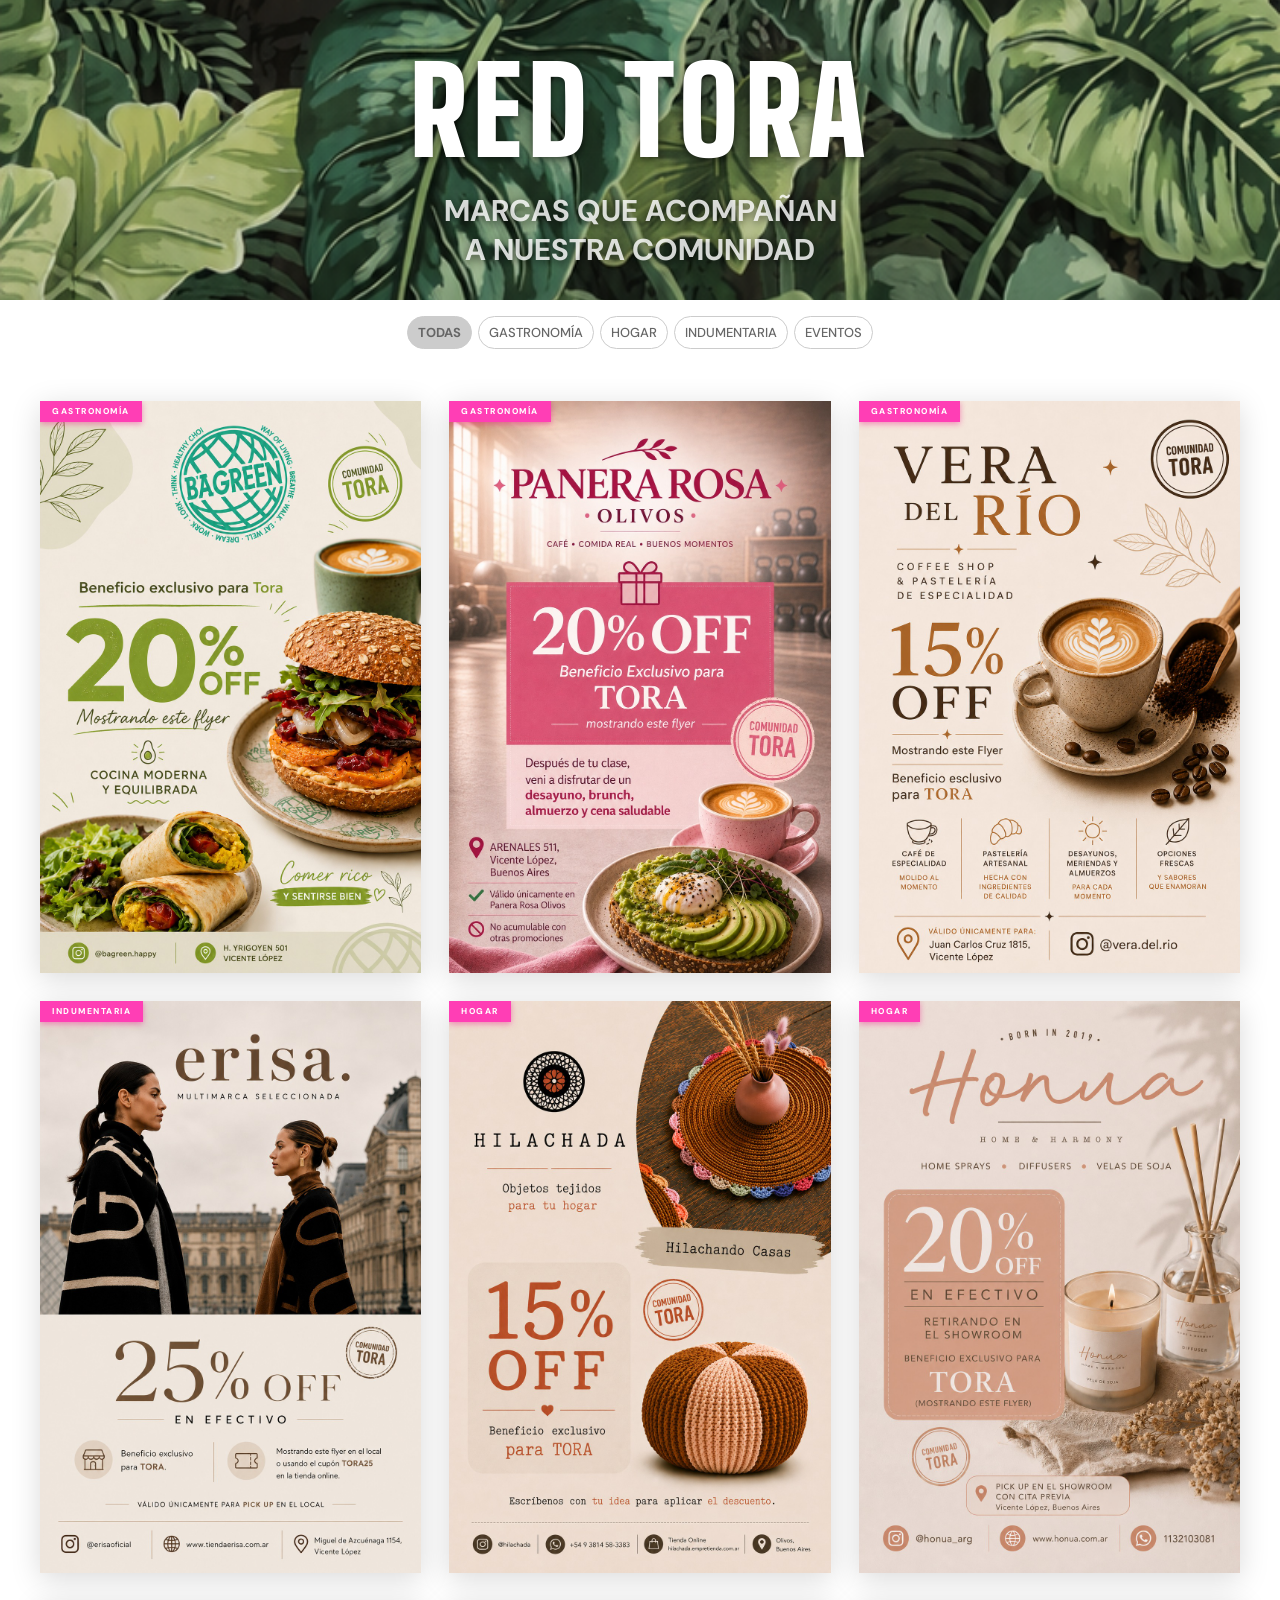
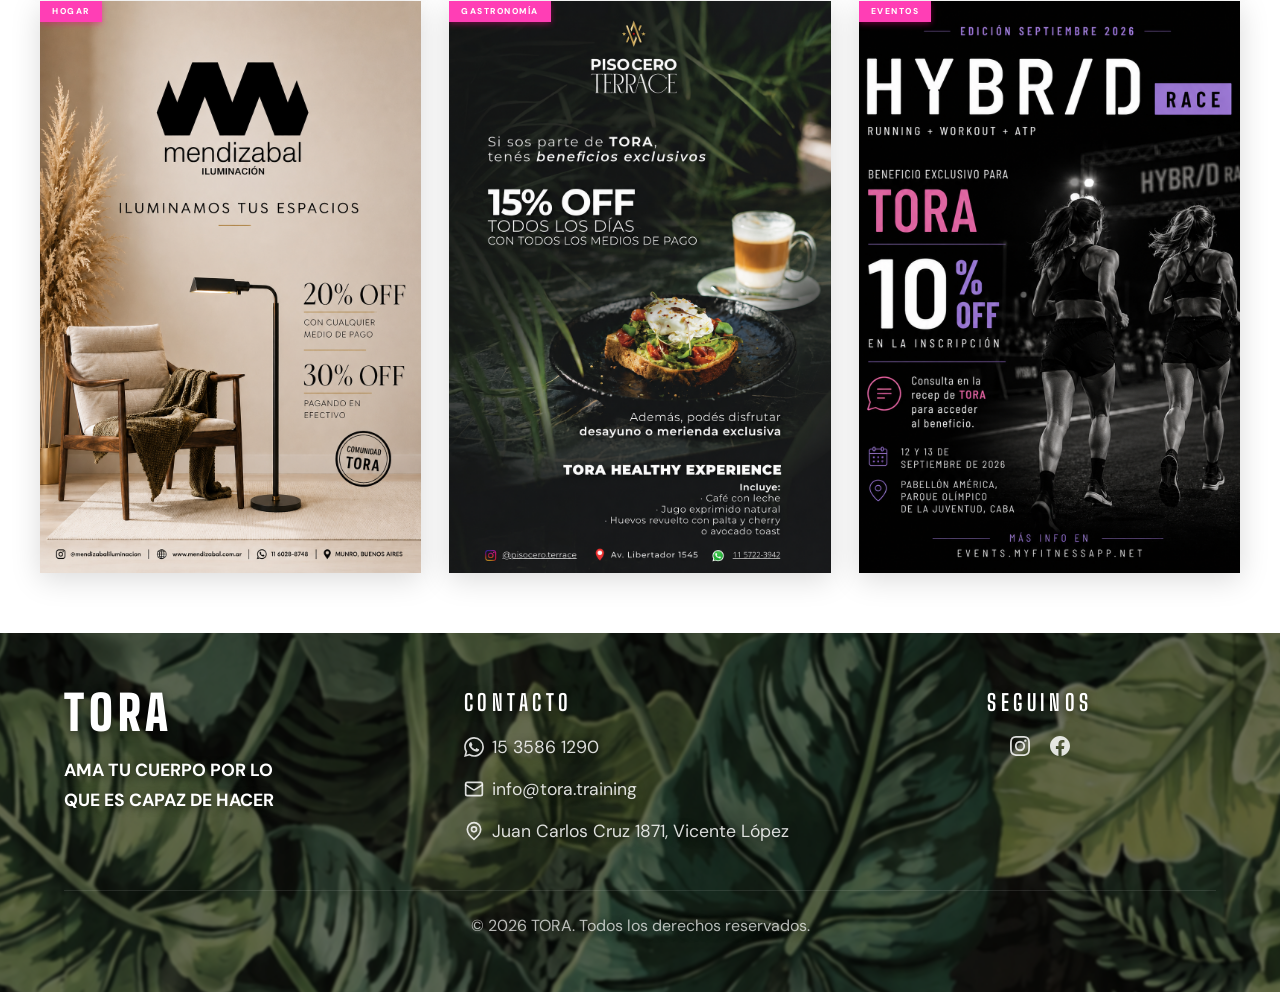
==== beneficios/index.html @ 5f1f585b "feat: agrega categoria eventos y flyer de Hybrid Race a la red de beneficios Co-Authored-By: Claude " ====
<!doctype html>
<html lang="es">
  <head>
    <meta charset="UTF-8" />
    <meta name="viewport" content="width=device-width, initial-scale=1.0" />
    <title>TORA — Red de Beneficios</title>
    <link rel="stylesheet" href="/beneficios/styles.css" />
    <link rel="preconnect" href="https://fonts.googleapis.com" />
    <link rel="preconnect" href="https://fonts.gstatic.com" crossorigin />
    <link
      href="https://fonts.googleapis.com/css2?family=Big+Shoulders+Display:wght@100;400;600;700;800;900&family=DM+Sans:wght@400;500;600;700&display=swap"
      rel="stylesheet"
    />
  </head>
  <body>
    <!-- ══ HERO ══════════════════════════════════════════════ -->
    <section class="hero">
      <div class="hero-content">
        <div class="hero-title">RED TORA</div>
        <div class="hero-tagline">MARCAS QUE ACOMPAÑAN<br>A NUESTRA COMUNIDAD</div>
      </div>
    </section>

    <!-- ══ FILTERS ════════════════════════════════════════════ -->
    <nav class="filters" aria-label="Categorías">
      <button class="filter-btn active" data-filter="todas">Todas</button>
      <button class="filter-btn" data-filter="gastronomia">Gastronomía</button>
      <button class="filter-btn" data-filter="hogar">Hogar</button>
      <button class="filter-btn" data-filter="indumentaria">
        Indumentaria
      </button>
      <button class="filter-btn" data-filter="eventos">Eventos</button>
    </nav>

    <!-- ══ BENEFITS GRID ══════════════════════════════════════ -->
    <section class="benefits-section">
      <div class="benefits-grid" id="grid">
        <!-- ── Card 1: BaGreen ──────────────────────────── -->
        <article class="card" data-category="gastronomia">
          <span class="tora-badge">Gastronomía</span>
          <img src="/assets/bagreen.jpeg" alt="BaGreen — Beneficio TORA" />
        </article>

        <!-- ── Card 2: Panera Rosa ───────────────────────── -->
        <article class="card" data-category="gastronomia">
          <span class="tora-badge">Gastronomía</span>
          <img
            src="/assets/panerarosa.jpeg"
            alt="Panera Rosa — Beneficio TORA"
          />
        </article>

        <!-- ── Card 3: Vera del Río ──────────────────────── -->
        <article class="card" data-category="gastronomia">
          <span class="tora-badge">Gastronomía</span>
          <img
            src="/assets/veradelrio.jpeg"
            alt="Vera del Río — Beneficio TORA"
          />
        </article>

        <!-- ── Card 4: Erisa ─────────────────────────────── -->
        <article class="card" data-category="indumentaria">
          <span class="tora-badge">Indumentaria</span>
          <img src="/assets/erisa.jpeg" alt="Erisa — Beneficio TORA" />
        </article>

        <!-- ── Card 5: Hilachada ─────────────────────────── -->
        <article class="card" data-category="hogar">
          <span class="tora-badge">Hogar</span>
          <img
            src="/assets/hilachada.jpeg"
            alt="Hilachada — Beneficio TORA"
          />
        </article>

        <!-- ── Card 6: Honua ─────────────────────────────── -->
        <article class="card" data-category="hogar">
          <span class="tora-badge">Hogar</span>
          <img src="/assets/honua.jpeg" alt="Honua — Beneficio TORA" />
        </article>

        <!-- ── Card 7: Mendizabal ────────────────────────── -->
        <article class="card" data-category="hogar">
          <span class="tora-badge">Hogar</span>
          <img src="/assets/mendizabal.png" alt="Mendizabal — Beneficio TORA" />
        </article>

        <!-- ── Card 8: Terraza ───────────────────────────── -->
        <article class="card" data-category="gastronomia">
          <span class="tora-badge">Gastronomía</span>
          <img src="/assets/terraza.png" alt="Terraza — Beneficio TORA" />
        </article>

        <!-- ── Card 9: Hybrid Race ───────────────────────── -->
        <article class="card" data-category="eventos">
          <span class="tora-badge">Eventos</span>
          <img src="/assets/hybrid.png" alt="Hybrid Race — Beneficio TORA" />
        </article>
      </div>
    </section>

    <!-- ══ FOOTER ═══════════════════════════════════════════ -->
    <footer class="footer">
      <div class="footer__inner">
        <div class="footer__grid">
          <!-- Marca -->
          <div class="footer__brand">
            <span class="footer__brand-title">TORA</span>
            <p class="footer__brand-tagline">Ama tu cuerpo por lo</p>
            <p class="footer__brand-tagline">que es capaz de hacer</p>
          </div>

          <!-- Contacto -->
          <div class="footer__contact-group">
            <h4 class="footer__section-title">Contacto</h4>
            <div class="footer__contact">
              <a
                href="https://wa.me/5491135861290"
                target="_blank"
                rel="noopener noreferrer"
              >
                <svg
                  xmlns="http://www.w3.org/2000/svg"
                  width="20"
                  height="20"
                  viewBox="0 0 24 24"
                  fill="currentColor"
                  aria-hidden="true"
                >
                  <path
                    d="M17.472 14.382c-.297-.149-1.758-.867-2.03-.967-.273-.099-.471-.148-.67.15-.197.297-.767.966-.94 1.164-.173.199-.347.223-.644.075-.297-.15-1.255-.463-2.39-1.475-.883-.788-1.48-1.761-1.653-2.059-.173-.297-.018-.458.13-.606.134-.133.298-.347.446-.52.149-.174.198-.298.298-.497.099-.198.05-.371-.025-.52-.075-.149-.669-1.612-.916-2.207-.242-.579-.487-.5-.669-.51-.173-.008-.371-.01-.57-.01-.198 0-.52.074-.792.372-.272.297-1.04 1.016-1.04 2.479 0 1.462 1.065 2.875 1.213 3.074.149.198 2.096 3.2 5.077 4.487.709.306 1.262.489 1.694.625.712.227 1.36.195 1.871.118.571-.085 1.758-.719 2.006-1.413.248-.694.248-1.289.173-1.413-.074-.124-.272-.198-.57-.347m-5.421 7.403h-.004a9.87 9.87 0 01-5.031-1.378l-.361-.214-3.741.982.998-3.648-.235-.374a9.86 9.86 0 01-1.51-5.26c.001-5.45 4.436-9.884 9.888-9.884 2.64 0 5.122 1.03 6.988 2.898a9.825 9.825 0 012.893 6.994c-.003 5.45-4.437 9.884-9.885 9.884m8.413-18.297A11.815 11.815 0 0012.05 0C5.495 0 .16 5.335.157 11.892c0 2.096.547 4.142 1.588 5.945L.057 24l6.305-1.654a11.882 11.882 0 005.683 1.448h.005c6.554 0 11.89-5.335 11.893-11.893a11.821 11.821 0 00-3.48-8.413z"
                  />
                </svg>
                <span>15 3586 1290</span>
              </a>
              <a href="mailto:info@tora.training">
                <svg
                  xmlns="http://www.w3.org/2000/svg"
                  width="20"
                  height="20"
                  viewBox="0 0 24 24"
                  fill="none"
                  stroke="currentColor"
                  stroke-width="2"
                  stroke-linecap="round"
                  stroke-linejoin="round"
                  aria-hidden="true"
                >
                  <rect width="20" height="16" x="2" y="4" rx="2" />
                  <path d="m22 7-8.97 5.7a1.94 1.94 0 0 1-2.06 0L2 7" />
                </svg>
                <span>info@tora.training</span>
              </a>
              <a
                href="https://maps.app.goo.gl/5t8VWVGP1xhPYUW1A"
                target="_blank"
                rel="noopener noreferrer"
              >
                <svg
                  xmlns="http://www.w3.org/2000/svg"
                  width="20"
                  height="20"
                  viewBox="0 0 24 24"
                  fill="none"
                  stroke="currentColor"
                  stroke-width="2"
                  stroke-linecap="round"
                  stroke-linejoin="round"
                  aria-hidden="true"
                >
                  <path d="M20 10c0 6-8 12-8 12S4 16 4 10a8 8 0 0 1 16 0Z" />
                  <circle cx="12" cy="10" r="3" />
                </svg>
                <span>Juan Carlos Cruz 1871, Vicente López</span>
              </a>
            </div>
          </div>

          <!-- Redes -->
          <div class="footer__social">
            <h4 class="footer__section-title">Seguinos</h4>
            <ul class="footer__list">
              <li>
                <a
                  href="https://instagram.com/tora_arg"
                  target="_blank"
                  rel="noopener noreferrer"
                  aria-label="Instagram"
                >
                  <svg
                    xmlns="http://www.w3.org/2000/svg"
                    width="20"
                    height="20"
                    viewBox="0 0 24 24"
                    fill="currentColor"
                    aria-hidden="true"
                  >
                    <path
                      d="M12 2.163c3.204 0 3.584.012 4.85.07 3.252.148 4.771 1.691 4.919 4.919.058 1.265.069
                      1.645.069 4.849 0 3.205-.012 3.584-.069 4.849-.149 3.225-1.664 4.771-4.919 4.919-1.266.058
                      -1.644.07-4.85.07-3.204 0-3.584-.012-4.849-.07-3.26-.149-4.771-1.699-4.919-4.92-.058-1.265
                      -.07-1.644-.07-4.849 0-3.204.013-3.583.07-4.849.149-3.227 1.664-4.771 4.919-4.919
                      1.266-.057 1.645-.069 4.849-.069zM12 0C8.741 0 8.333.014 7.053.072 2.695.272.273 2.69.073
                      7.052.014 8.333 0 8.741 0 12c0 3.259.014 3.668.072 4.948.2 4.358 2.618 6.78 6.98 6.98
                      C8.333 23.986 8.741 24 12 24c3.259 0 3.668-.014 4.948-.072 4.354-.2 6.782-2.618 6.979-6.98
                      .059-1.28.073-1.689.073-4.948 0-3.259-.014-3.667-.072-4.947-.196-4.354-2.617-6.78-6.979-6.98
                      C15.668.014 15.259 0 12 0zm0 5.838a6.162 6.162 0 1 0 0 12.324 6.162 6.162 0 0 0 0-12.324zM12
                      16a4 4 0 1 1 0-8 4 4 0 0 1 0 8zm6.406-11.845a1.44 1.44 0 1 0 0 2.881 1.44 1.44 0 0 0 0-2.881z"
                    />
                  </svg>
                </a>
              </li>
              <li>
                <a
                  href="https://www.facebook.com/ToraArg"
                  target="_blank"
                  rel="noopener noreferrer"
                  aria-label="Facebook"
                >
                  <svg
                    xmlns="http://www.w3.org/2000/svg"
                    width="20"
                    height="20"
                    viewBox="0 0 24 24"
                    fill="currentColor"
                    aria-hidden="true"
                  >
                    <path
                      d="M24 12.073c0-6.627-5.373-12-12-12s-12 5.373-12 12c0 5.99 4.388 10.954 10.125
                      11.854v-8.385H7.078v-3.47h3.047V9.43c0-3.007 1.792-4.669 4.533-4.669 1.312 0 2.686.235
                      2.686.235v2.953H15.83c-1.491 0-1.956.925-1.956 1.874v2.25h3.328l-.532 3.47h-2.796v8.385
                      C19.612 23.027 24 18.062 24 12.073z"
                    />
                  </svg>
                </a>
              </li>
            </ul>
          </div>
        </div>
        <!-- /.footer__grid -->

        <!-- Bottom bar -->
        <div class="footer__bottom">
          <p class="footer__copy">
            © 2026 TORA. Todos los derechos reservados.
          </p>
        </div>
      </div>
      <!-- /.footer__inner -->
    </footer>

    <!-- ══ LIGHTBOX ══════════════════════════════════════════ -->
    <div class="lightbox" id="lightbox" role="dialog" aria-modal="true">
      <button class="lightbox-close" id="lb-close" aria-label="Cerrar">
        &times;
      </button>
      <button class="lb-nav" id="lb-prev" aria-label="Anterior">&#8249;</button>
      <img id="lb-img" src="" alt="" />
      <button class="lb-nav" id="lb-next" aria-label="Siguiente">
        &#8250;
      </button>
    </div>

    <script>
      // ── Filters ──────────────────────────────────────────
      const buttons = document.querySelectorAll(".filter-btn");
      const cards = document.querySelectorAll(".card");

      buttons.forEach((btn) => {
        btn.addEventListener("click", () => {
          buttons.forEach((b) => b.classList.remove("active"));
          btn.classList.add("active");
          const filter = btn.dataset.filter;
          cards.forEach((card) => {
            const match =
              filter === "todas" || card.dataset.category === filter;
            card.classList.toggle("hidden", !match);
          });
        });
      });

      // ── Lightbox ─────────────────────────────────────────
      const lightbox = document.getElementById("lightbox");
      const lbImg = document.getElementById("lb-img");
      const lbClose = document.getElementById("lb-close");
      const lbPrev = document.getElementById("lb-prev");
      const lbNext = document.getElementById("lb-next");

      let currentIndex = 0;

      function visibleCards() {
        return [...cards].filter((c) => !c.classList.contains("hidden"));
      }

      function openLightbox(index) {
        const visible = visibleCards();
        currentIndex = index;
        const img = visible[currentIndex].querySelector("img");
        lbImg.src = img.src;
        lbImg.alt = img.alt;
        lbPrev.disabled = currentIndex === 0;
        lbNext.disabled = currentIndex === visible.length - 1;
        lightbox.classList.add("open");
        document.body.style.overflow = "hidden";
      }

      function closeLightbox() {
        lightbox.classList.remove("open");
        document.body.style.overflow = "";
      }

      cards.forEach((card) => {
        card.addEventListener("click", () => {
          const visible = visibleCards();
          openLightbox(visible.indexOf(card));
        });
      });

      lbPrev.addEventListener("click", (e) => {
        e.stopPropagation();
        if (currentIndex > 0) openLightbox(currentIndex - 1);
      });

      lbNext.addEventListener("click", (e) => {
        e.stopPropagation();
        if (currentIndex < visibleCards().length - 1)
          openLightbox(currentIndex + 1);
      });

      lbClose.addEventListener("click", closeLightbox);
      lightbox.addEventListener("click", (e) => {
        if (e.target === lightbox) closeLightbox();
      });
      document.addEventListener("keydown", (e) => {
        if (e.key === "Escape") closeLightbox();
        if (e.key === "ArrowLeft" && lightbox.classList.contains("open"))
          lbPrev.click();
        if (e.key === "ArrowRight" && lightbox.classList.contains("open"))
          lbNext.click();
      });
    </script>
  </body>
</html>
---- beneficios/styles.css ----
:root {
  --dark: #1a1a1a;
  --font-main: "Big Shoulders Display", sans-serif;
  --font-subtitles: "DM Sans", sans-serif;
  --pink: #ff3eb5;
  --white: #ffffff;
}

*,
*::before,
*::after {
  margin: 0;
  padding: 0;
  box-sizing: border-box;
}

html {
  scroll-behavior: smooth;
  overflow-x: clip;
}

body {
  font-family: var(--font-main);
  background: var(--white);
  color: var(--dark);
}

/* ── HERO ─────────────────────────────────────────── */
.hero {
  position: relative;
  height: 300px;
  display: flex;
  align-items: center;
  justify-content: center;
  padding: 64px 20px 56px;
  overflow: hidden;
}

.hero::before {
  content: "";
  position: absolute;
  inset: 0;
  background: url("/assets/fondo.png") center/cover no-repeat;
  transform: rotate(180deg);
  z-index: 0;
}

.hero-content {
  position: relative;
  z-index: 1;
  text-align: center;
}

.hero-title {
  font-size: clamp(60px, 13vw, 120px);
  color: var(--white);
  font-weight: 900;
  letter-spacing: 6px;
  text-transform: uppercase;
  text-shadow: 0 2px 8px rgba(0, 0, 0, 0.6);
}

.hero-tagline {
  font-family: var(--font-subtitles);
  font-size: clamp(20px, 3vw, 30px);
  color: rgba(255, 255, 255, 0.82);
  margin-top: 8px;
  font-weight: 700;
  text-shadow: 0 2px 8px rgba(0, 0, 0, 0.6);
}

/* ── FILTERS ──────────────────────────────────────── */
.filters {
  background: var(--white);
  display: flex;
  justify-content: center;
  gap: 6px;
  padding: 16px 12px;
  position: sticky;
  top: 0;
  z-index: 100;
}

.filter-btn {
  font-family: var(--font-subtitles);
  padding: 7px 10px;
  border-radius: 50px;
  border: 1px solid #ccc;
  background: transparent;
  cursor: pointer;
  font-size: 13px;
  font-weight: 500;
  color: #666;
  text-transform: uppercase;
  transition:
    background 0.18s,
    border-color 0.18s,
    color 0.18s;
}

.filter-btn.active {
  background: #ccc;
  color: #666;
  font-weight: 700;
}

/* ── GRID ─────────────────────────────────────────── */
.benefits-section {
  max-width: 1400px;
  margin: 0 auto;
  padding: 36px 40px 60px;
}

.benefits-grid {
  display: grid;
  grid-template-columns: repeat(3, 1fr);
  gap: 24px;
}

/* ── CARDS ────────────────────────────────────────── */
.card {
  border-radius: 0;
  overflow: hidden;
  box-shadow: 0 6px 28px rgba(0, 0, 0, 0.15);
  position: relative;
  transition:
    transform 0.22s,
    box-shadow 0.22s;
  cursor: pointer;
  background: #eee;
}

.card:hover {
  transform: translateY(-4px);
  box-shadow: 0 12px 40px rgba(0, 0, 0, 0.22);
}

.card img {
  width: 100%;
  height: auto;
  display: block;
}

/* TORA badge */
.tora-badge {
  position: absolute;
  font-family: var(--font-subtitles);
  top: 0;
  left: 0;
  background: var(--pink);
  color: var(--white);
  font-size: 8.5px;
  font-weight: 800;
  letter-spacing: 1.5px;
  padding: 5px 12px;
  border-radius: 0;
  text-transform: uppercase;
  box-shadow: 0 2px 6px rgba(240, 4, 127, 0.4);
  z-index: 1;
}

/* hidden state for filter */
.card.hidden {
  display: none;
}

/* ── LIGHTBOX ─────────────────────────────────────── */
.lightbox {
  display: none;
  position: fixed;
  inset: 0;
  z-index: 999;
  background: rgba(0, 0, 0, 0.82);
  align-items: center;
  justify-content: center;
  padding: 24px;
}

.lightbox.open {
  display: flex;
}

.lightbox img {
  max-width: 90vw;
  max-height: 90vh;
  width: auto;
  height: auto;
  display: block;
  box-shadow: 0 20px 60px rgba(0, 0, 0, 0.6);
  animation: lb-in 0.22s ease;
}

@keyframes lb-in {
  from {
    opacity: 0;
    transform: scale(0.92);
  }
  to {
    opacity: 1;
    transform: scale(1);
  }
}

.lightbox-close {
  position: fixed;
  top: 20px;
  right: 24px;
  background: none;
  border: none;
  color: #fff;
  font-size: 36px;
  line-height: 1;
  cursor: pointer;
  opacity: 0.8;
  transition: opacity 0.15s;
}

.lightbox-close:hover {
  opacity: 1;
}

.lb-nav {
  position: fixed;
  top: 50%;
  transform: translateY(-50%);
  background: none;
  border: none;
  border-radius: 6px;
  color: var(--pink);
  font-size: 48px;
  line-height: 1;
  cursor: pointer;
  opacity: 0.7;
  transition: opacity 0.15s, background 0.15s;
  padding: 8px 16px;
  user-select: none;
}

.lb-nav:hover {
  opacity: 1;
}
.lb-nav:disabled {
  opacity: 0.15;
  cursor: default;
}

#lb-prev {
  left: 8px;
}
#lb-next {
  right: 8px;
}

/* ── FOOTER ───────────────────────────────────────── */
.footer {
  position: relative;
  color: #fff;
  text-shadow: 0 2px 8px rgba(0, 0, 0, 0.6);
  overflow: hidden;
}

.footer::before {
  content: "";
  position: absolute;
  inset: 0;
  background: url("../assets/fondo.png") center/cover no-repeat;
  filter: blur(1px);
  transform: scale(1.05);
  z-index: 0;
}

.footer::after {
  content: "";
  position: absolute;
  inset: 0;
  background: rgba(0, 0, 0, 0.45);
  z-index: 1;
}

.footer__inner {
  position: relative;
  z-index: 2;
  max-width: 1200px;
  margin: 0 auto;
  padding: 3.5rem 1.5rem;
}

.footer__grid {
  display: grid;
  grid-template-columns: 1fr;
  gap: 3rem;
  text-align: center;
}

.footer__brand {
  display: flex;
  flex-direction: column;
  align-items: flex-start;
  text-align: left;
  gap: 0.25rem;
}

.footer__brand-title {
  font-family: var(--font-main);
  font-size: 3rem;
  font-weight: 900;
  letter-spacing: 0.1em;
  text-transform: uppercase;
  color: var(--white);
  padding-bottom: 1rem;
  display: block;
  line-height: 1;
}

.footer__brand-tagline {
  font-family: var(--font-subtitles);
  font-size: 1.1rem;
  font-weight: 700;
  text-transform: uppercase;
  color: var(--white);
  line-height: 1.5;
}

.footer__contact-group .footer__section-title {
  text-align: left;
}

.footer__section-title {
  font-family: var(--font-main);
  font-size: 1.4rem;
  letter-spacing: 0.2em;
  text-transform: uppercase;
  color: var(--white);
  margin-bottom: 1.25rem;
}

.footer__list {
  list-style: none;
  display: flex;
  flex-direction: row;
  justify-content: center;
  gap: 1.25rem;
}

.footer__list a,
.footer__contact a {
  font-family: var(--font-subtitles);
  font-size: 1.1rem;
  color: rgba(255, 255, 255, 0.85);
  text-decoration: none;
  display: flex;
  align-items: center;
  gap: 0.5rem;
  transition: color 0.2s;
}

.footer__list a:hover,
.footer__contact a:hover {
  color: var(--pink);
}

.footer__contact {
  display: flex;
  flex-direction: column;
  gap: 1.25rem;
}

.footer__contact a svg {
  flex-shrink: 0;
}

.footer__bottom {
  display: flex;
  flex-direction: column;
  align-items: center;
  justify-content: space-between;
  gap: 1rem;
  padding-top: 1.5rem;
  margin-top: 3rem;
  border-top: 1px solid rgba(255, 255, 255, 0.1);
}

.footer__copy {
  font-family: var(--font-subtitles);
  font-size: 1rem;
  color: rgba(255, 255, 255, 0.7);
  text-align: center;
  width: 100%;
}

/* ── RESPONSIVE ───────────────────────────────────── */
@media (max-width: 768px) {
  .benefits-grid {
    grid-template-columns: repeat(2, 1fr);
    gap: 16px;
  }
}

@media (max-width: 767px) {
  .footer__contact a {
    font-size: 0.85rem;
  }

  .footer__social {
    text-align: left;
  }

  .footer__list {
    justify-content: flex-start;
  }
}

@media (min-width: 768px) {
  .footer__grid {
    grid-template-columns: repeat(3, 1fr);
  }

  .footer__bottom {
    flex-direction: row;
  }
}

@media (max-width: 480px) {
  .hero {
    padding: 48px 16px 40px;
    max-height: 280px;
  }
  .benefits-grid {
    gap: 12px;
  }
  .benefits-section {
    padding: 12px 12px 64px;
  }
  .tora-badge {
    display: none;
  }
}

@media (min-width: 1280px) {
  .benefits-grid {
    gap: 28px;
  }
}
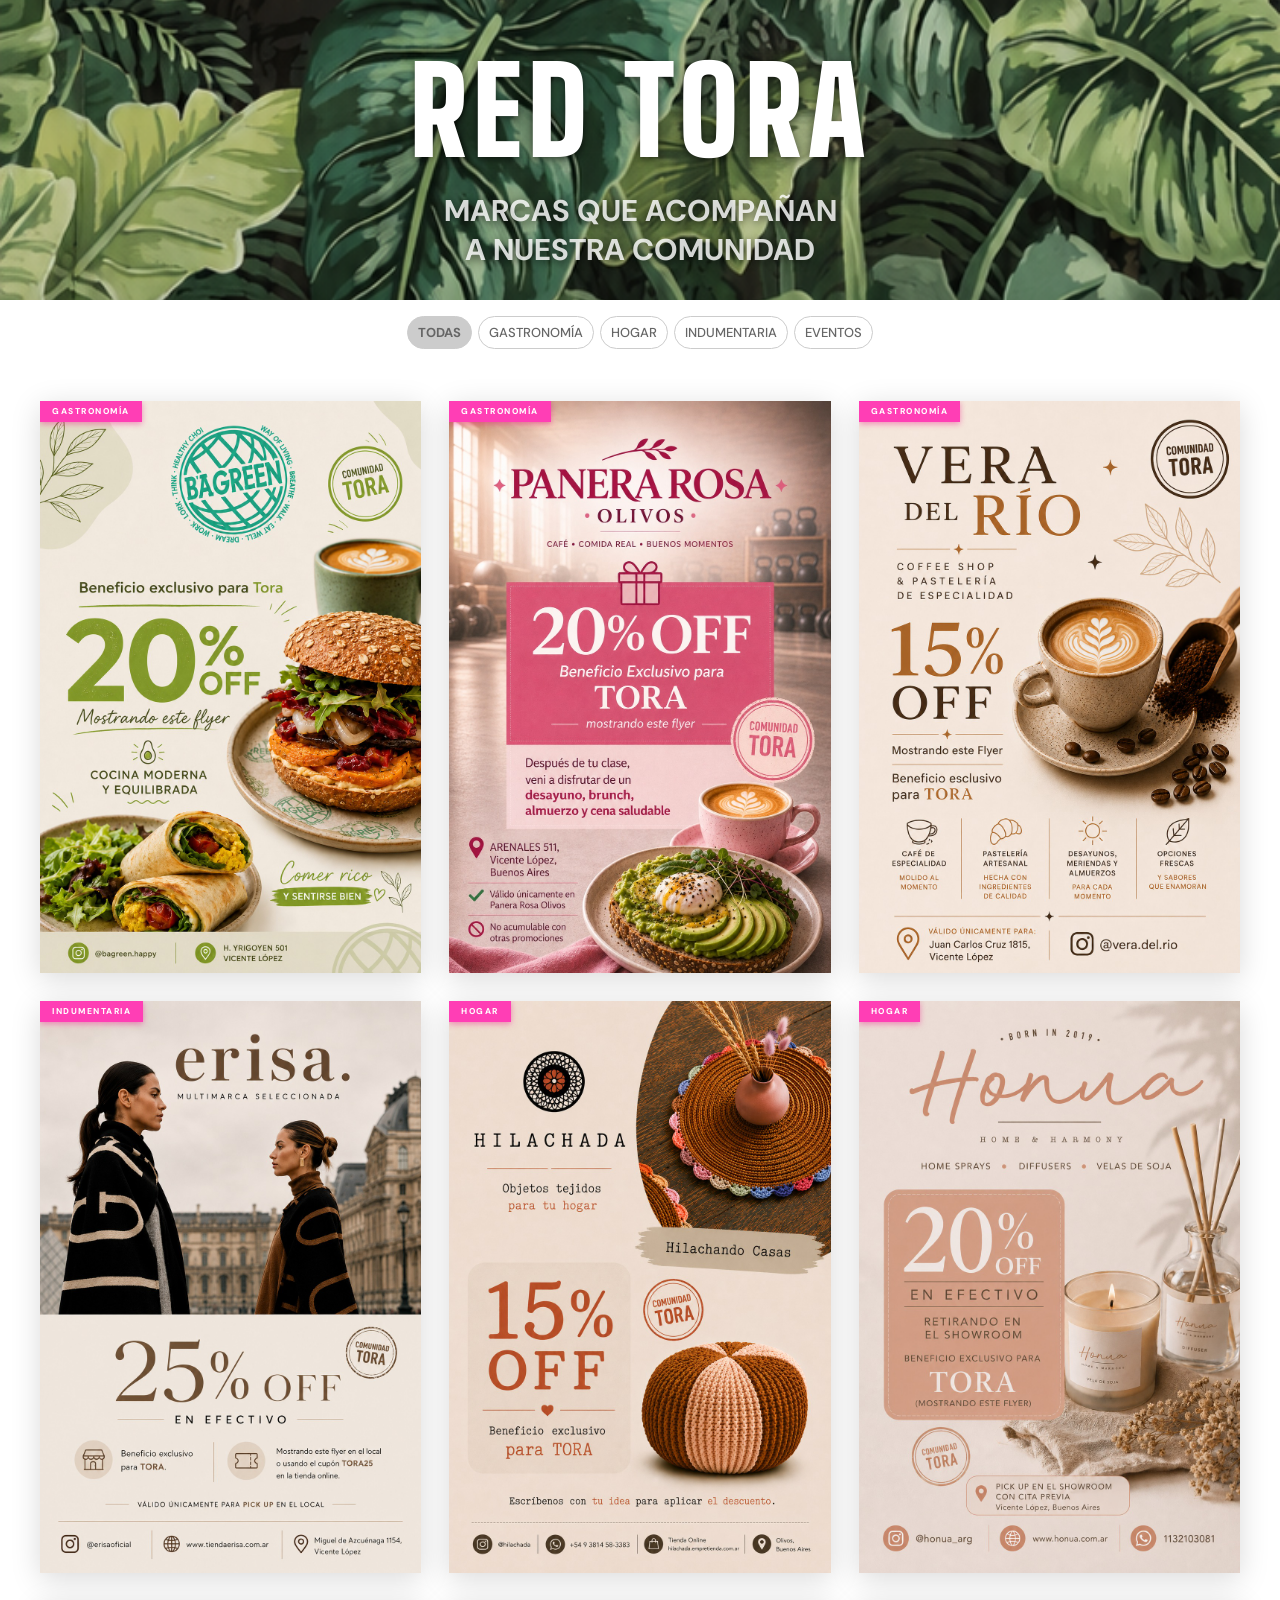
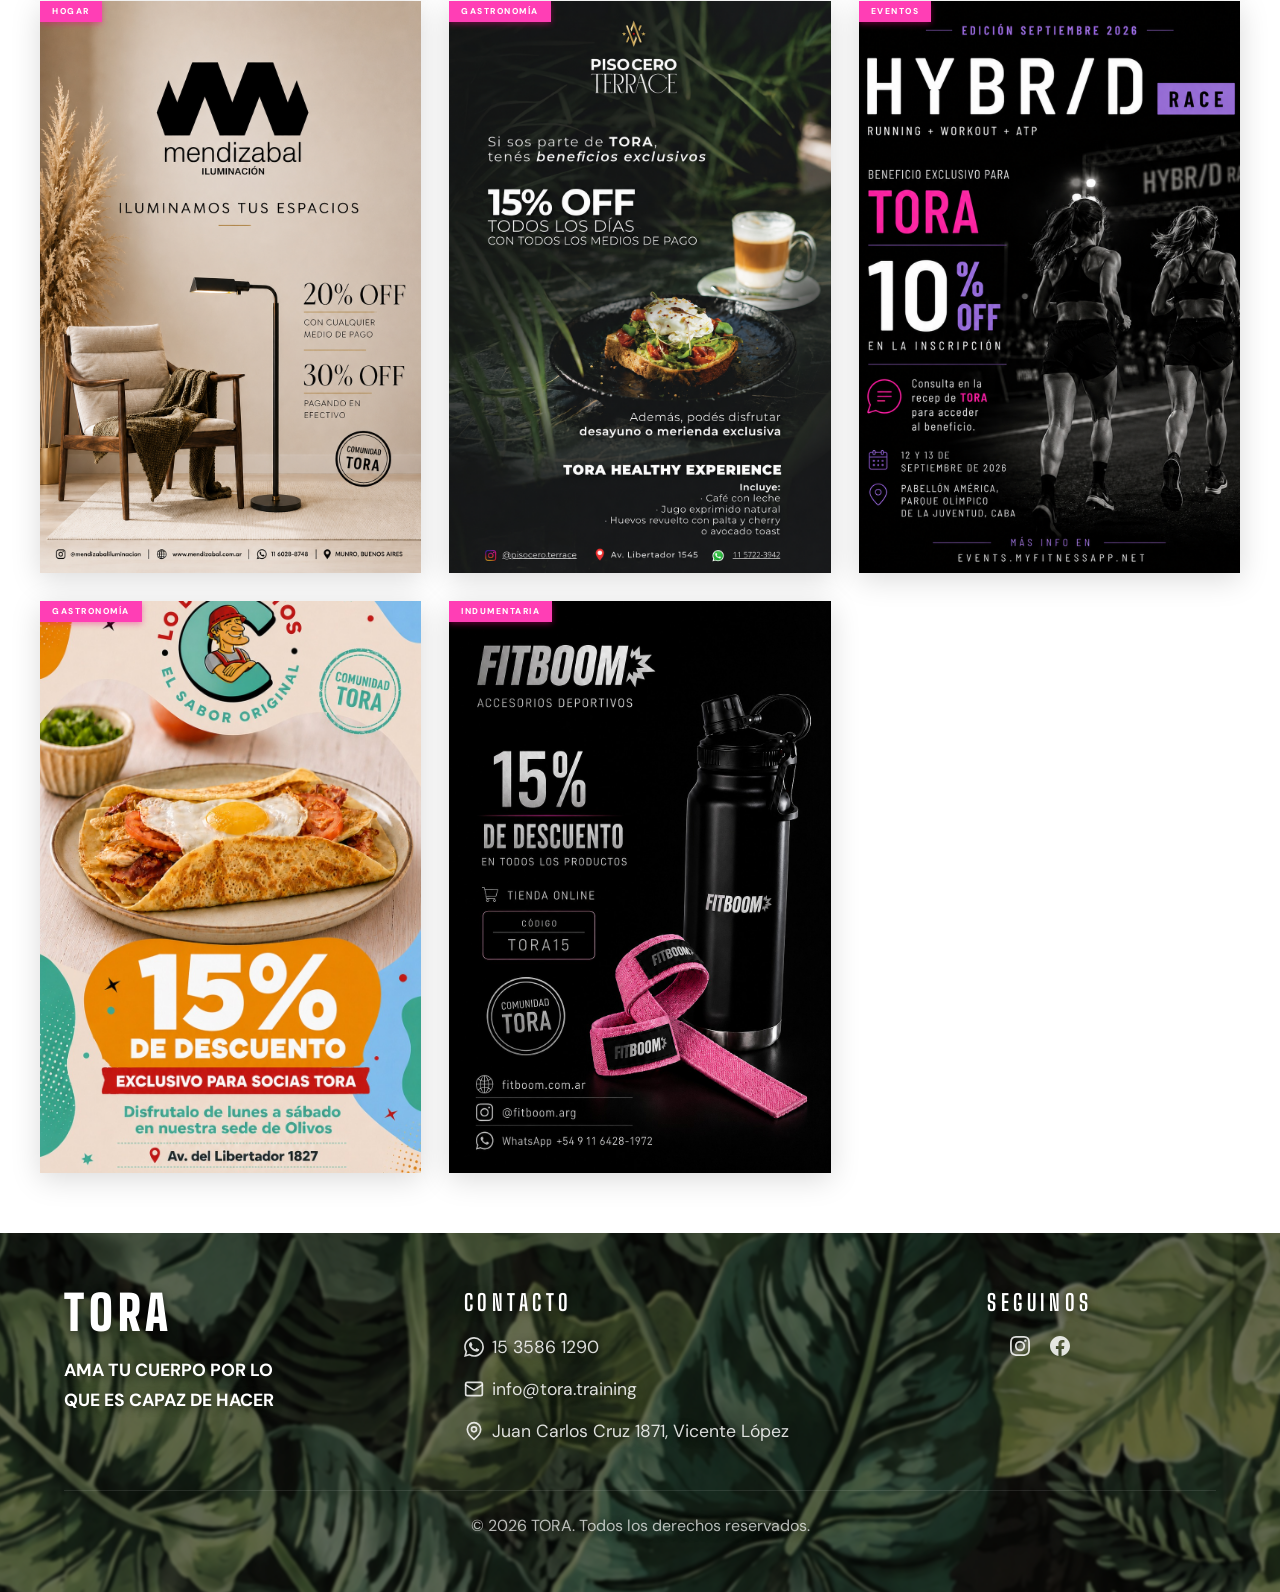
==== commit 55a4de68: "feat: agrega flyers de Lo de Carlitos y Fitboom a la red de beneficios Co-Authored-By: Claude Sonnet" ====
--- a/beneficios/index.html
+++ b/beneficios/index.html
@@ -96,6 +96,21 @@
         <article class="card" data-category="eventos">
           <span class="tora-badge">Eventos</span>
           <img src="/assets/hybrid.png" alt="Hybrid Race — Beneficio TORA" />
+        </article>
+
+        <!-- ── Card 10: Lo de Carlitos ────────────────────── -->
+        <article class="card" data-category="gastronomia">
+          <span class="tora-badge">Gastronomía</span>
+          <img
+            src="/assets/carlitos.jpeg"
+            alt="Lo de Carlitos — Beneficio TORA"
+          />
+        </article>
+
+        <!-- ── Card 11: Fitboom ───────────────────────────── -->
+        <article class="card" data-category="indumentaria">
+          <span class="tora-badge">Indumentaria</span>
+          <img src="/assets/fitboom.jpg" alt="Fitboom — Beneficio TORA" />
         </article>
       </div>
     </section>
--- a/beneficios/styles.css
+++ b/beneficios/styles.css
@@ -128,6 +128,7 @@
     box-shadow 0.22s;
   cursor: pointer;
   background: #eee;
+  aspect-ratio: 2 / 3;
 }
 
 .card:hover {
@@ -137,7 +138,8 @@
 
 .card img {
   width: 100%;
-  height: auto;
+  height: 100%;
+  object-fit: cover;
   display: block;
 }
 
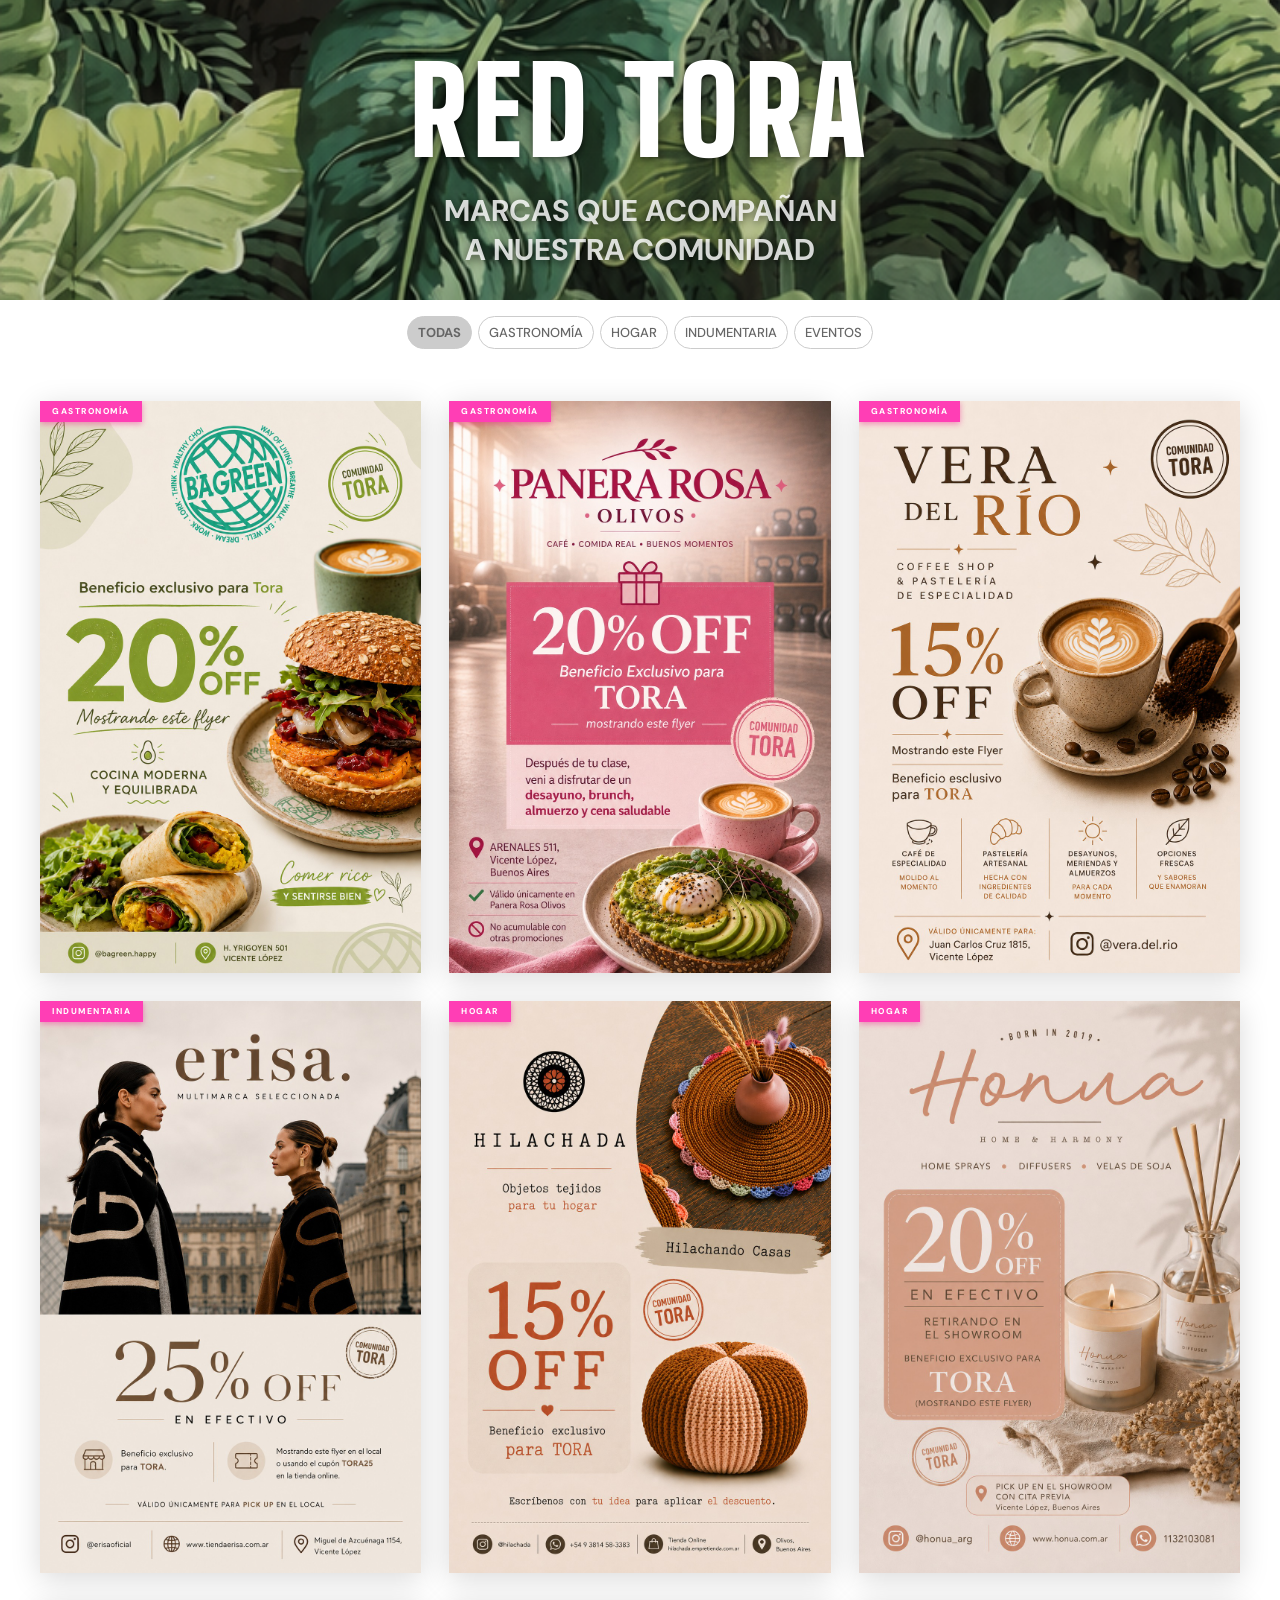
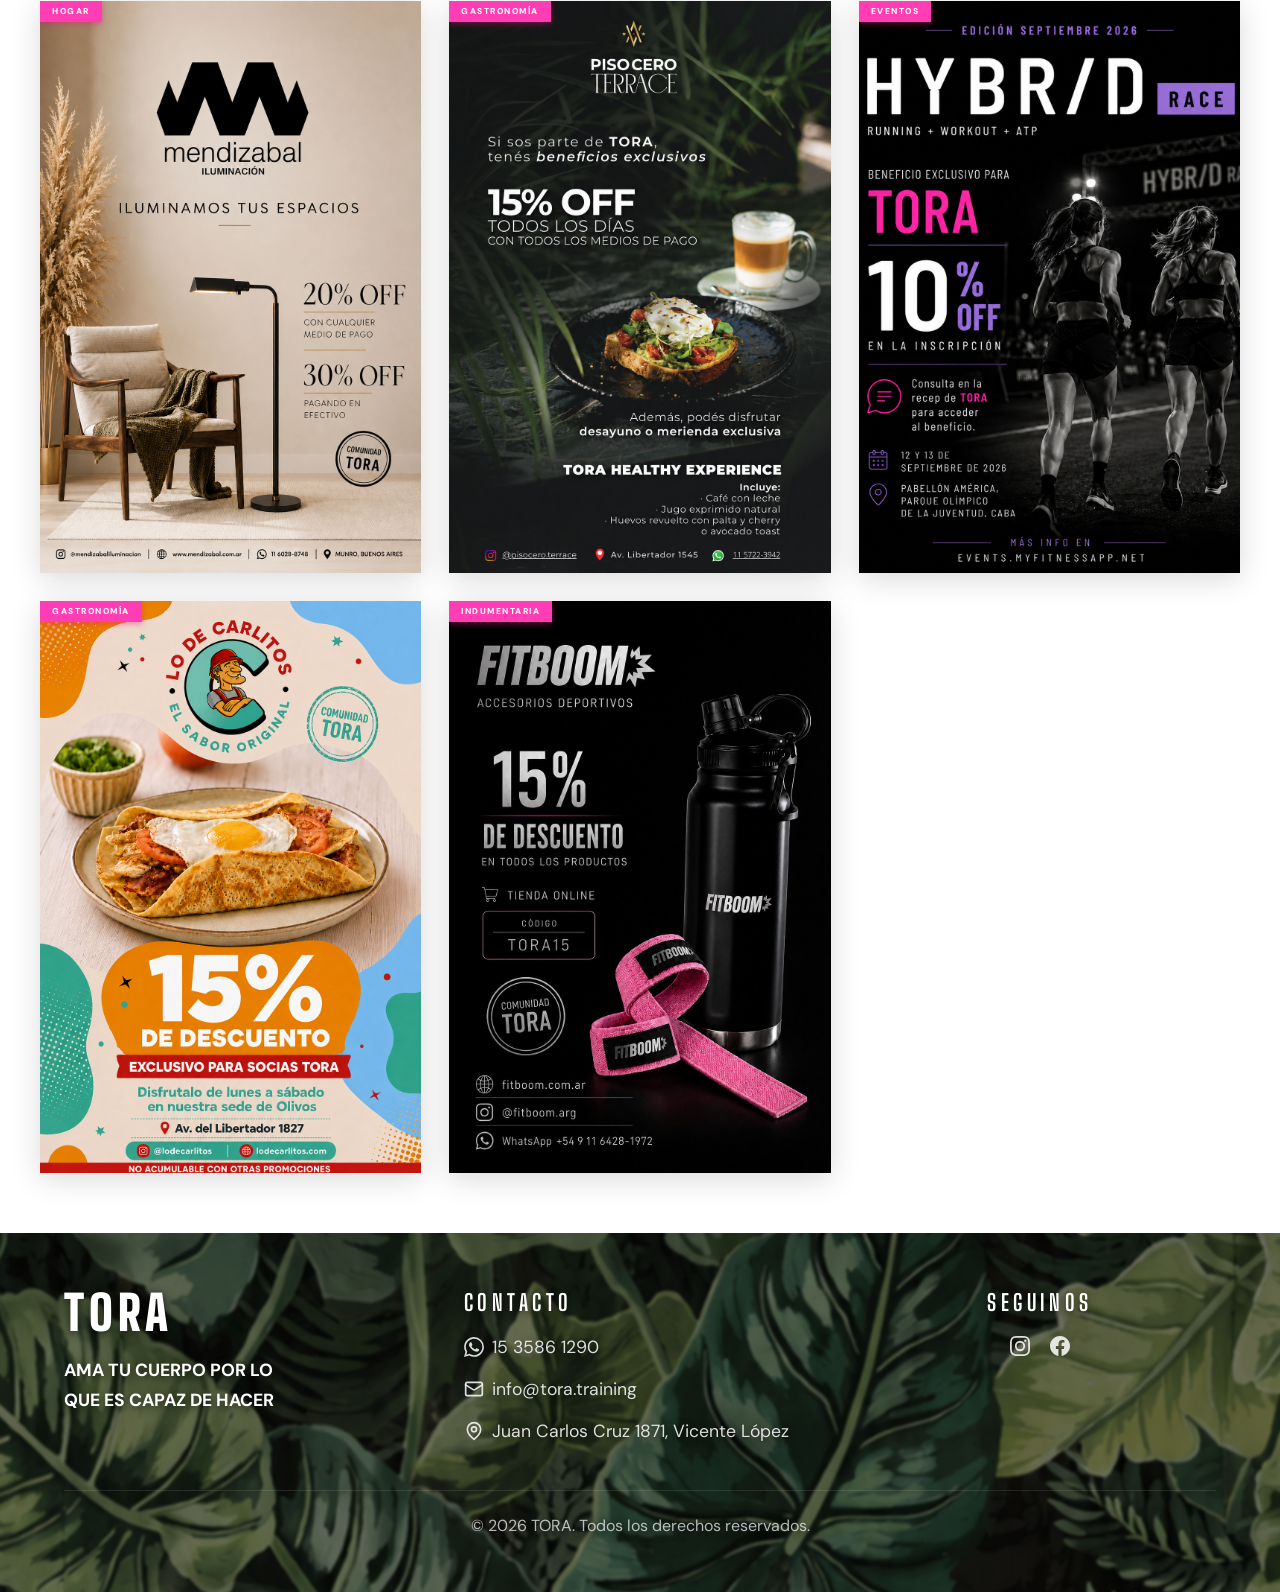
==== commit e72aeed0: "fix: actualiza flyer de Lo de Carlitos a proporcion estandar Co-Authored-By: Claude Sonnet 5 <norepl" ====
--- a/beneficios/index.html
+++ b/beneficios/index.html
@@ -102,7 +102,7 @@
         <article class="card" data-category="gastronomia">
           <span class="tora-badge">Gastronomía</span>
           <img
-            src="/assets/carlitos.jpeg"
+            src="/assets/carlitos.png"
             alt="Lo de Carlitos — Beneficio TORA"
           />
         </article>
--- a/beneficios/styles.css
+++ b/beneficios/styles.css
@@ -79,6 +79,13 @@
   position: sticky;
   top: 0;
   z-index: 100;
+  overflow-x: auto;
+  -webkit-overflow-scrolling: touch;
+  scrollbar-width: none;
+}
+
+.filters::-webkit-scrollbar {
+  display: none;
 }
 
 .filter-btn {
@@ -92,6 +99,8 @@
   font-weight: 500;
   color: #666;
   text-transform: uppercase;
+  white-space: nowrap;
+  flex-shrink: 0;
   transition:
     background 0.18s,
     border-color 0.18s,
@@ -423,6 +432,9 @@
 }
 
 @media (max-width: 480px) {
+  .filters {
+    justify-content: flex-start;
+  }
   .hero {
     padding: 48px 16px 40px;
     max-height: 280px;
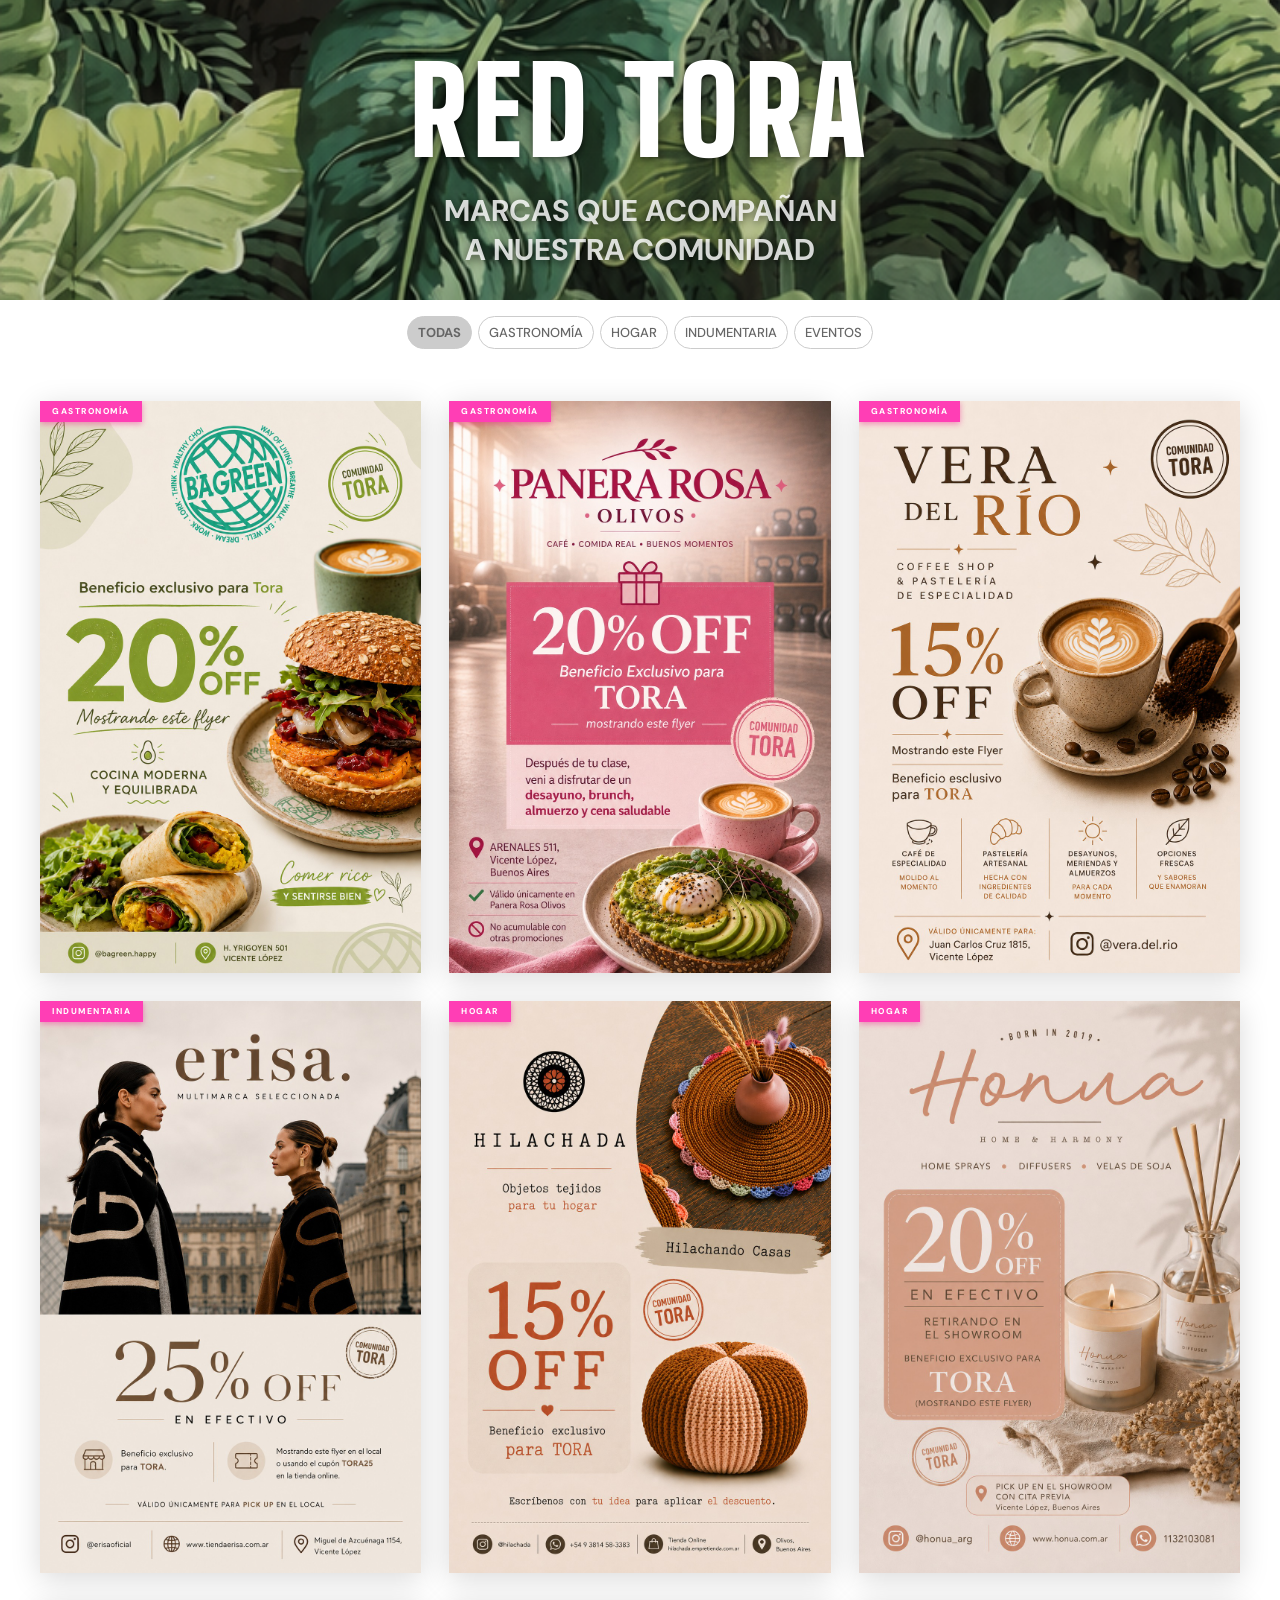
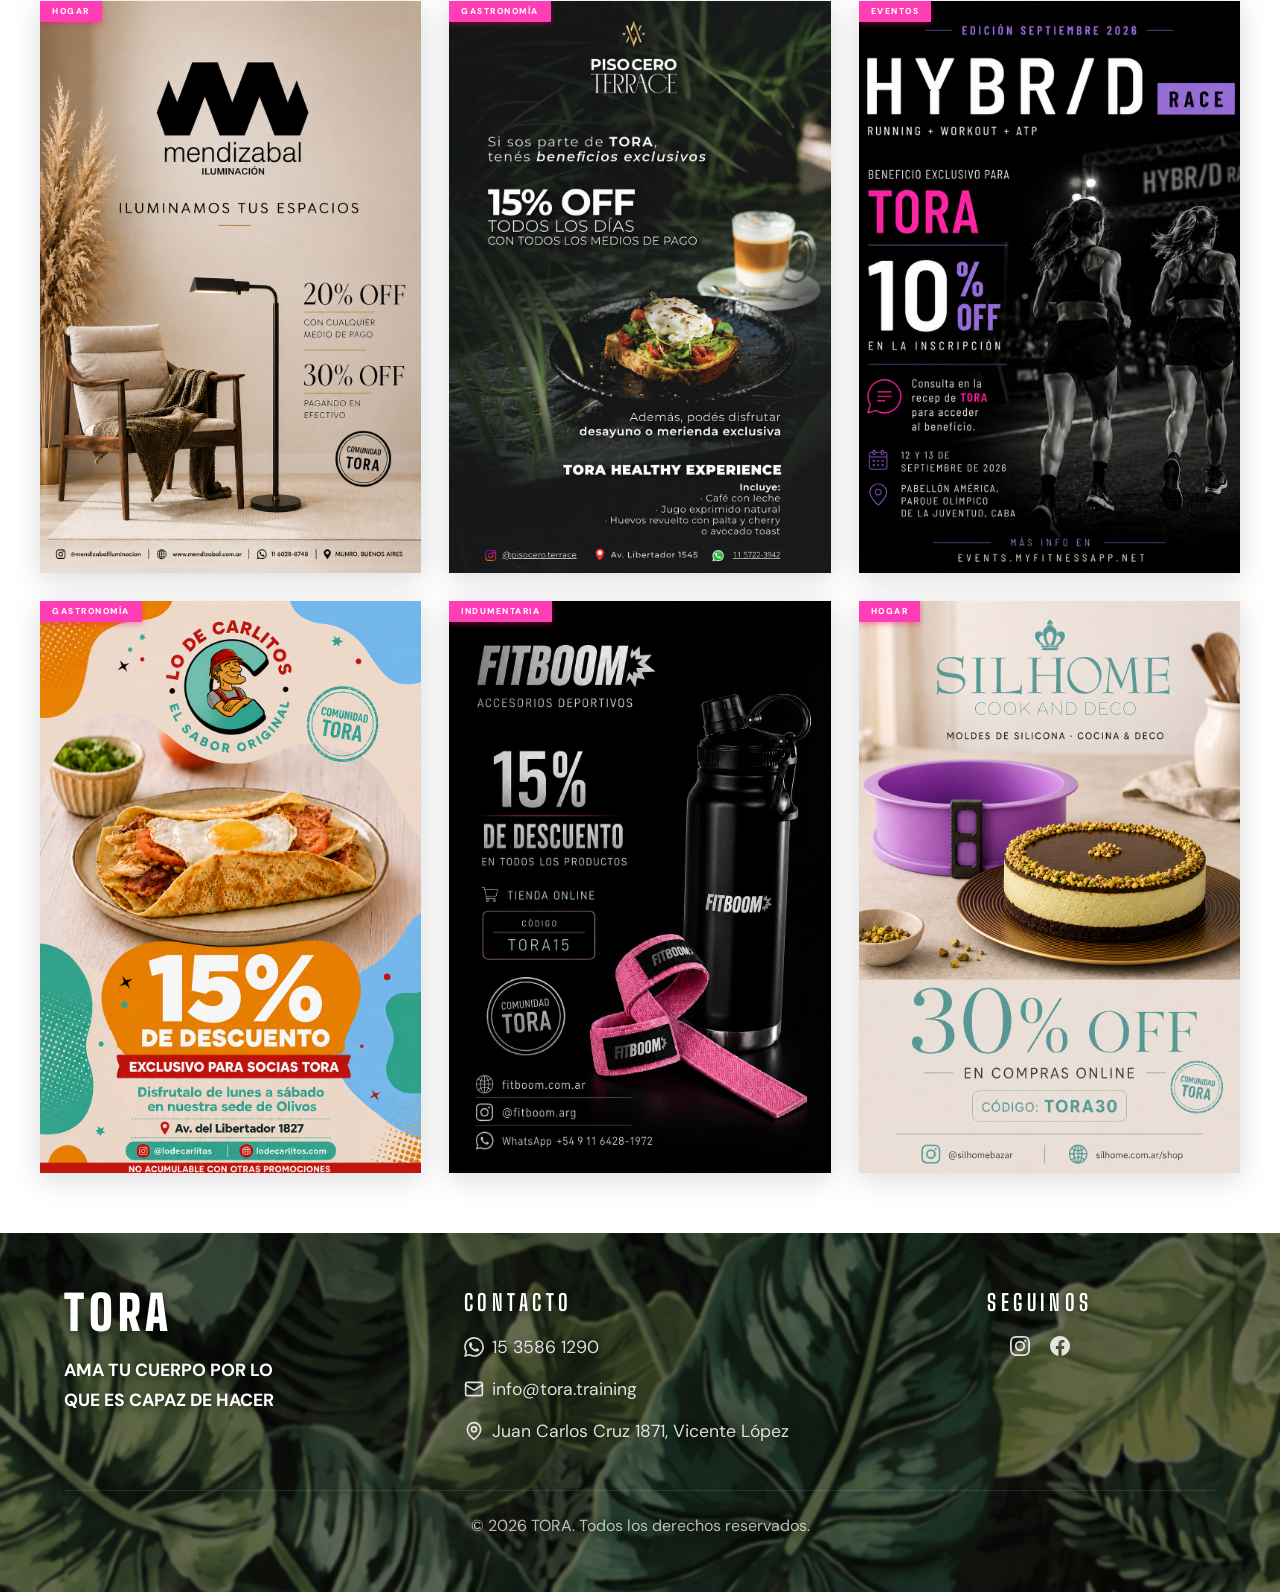
==== commit adea1955: "feat: agrega flyer de Silhome a la red de beneficios Co-Authored-By: Claude Sonnet 5 <noreply@anthro" ====
--- a/beneficios/index.html
+++ b/beneficios/index.html
@@ -111,6 +111,12 @@
         <article class="card" data-category="indumentaria">
           <span class="tora-badge">Indumentaria</span>
           <img src="/assets/fitboom.jpg" alt="Fitboom — Beneficio TORA" />
+        </article>
+
+        <!-- ── Card 12: Silhome ───────────────────────────── -->
+        <article class="card" data-category="hogar">
+          <span class="tora-badge">Hogar</span>
+          <img src="/assets/silhome.jpeg" alt="Silhome — Beneficio TORA" />
         </article>
       </div>
     </section>
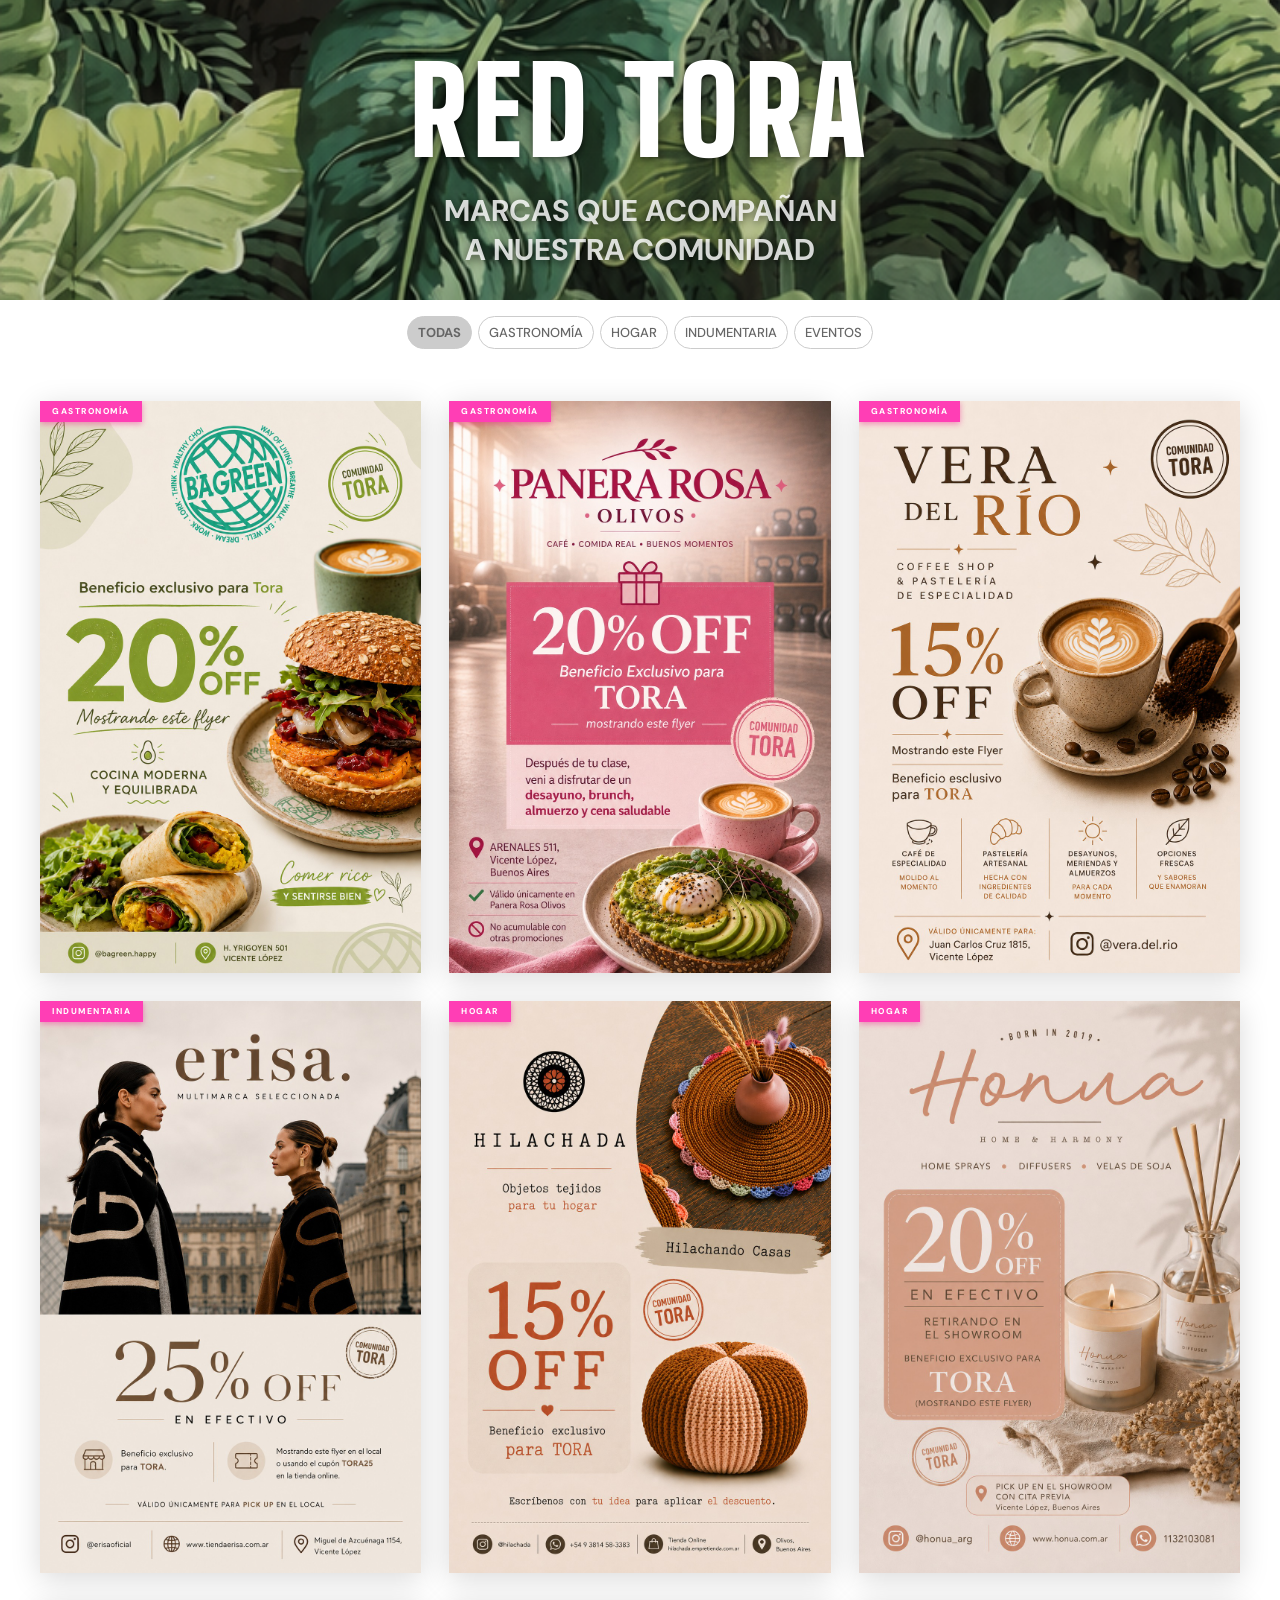
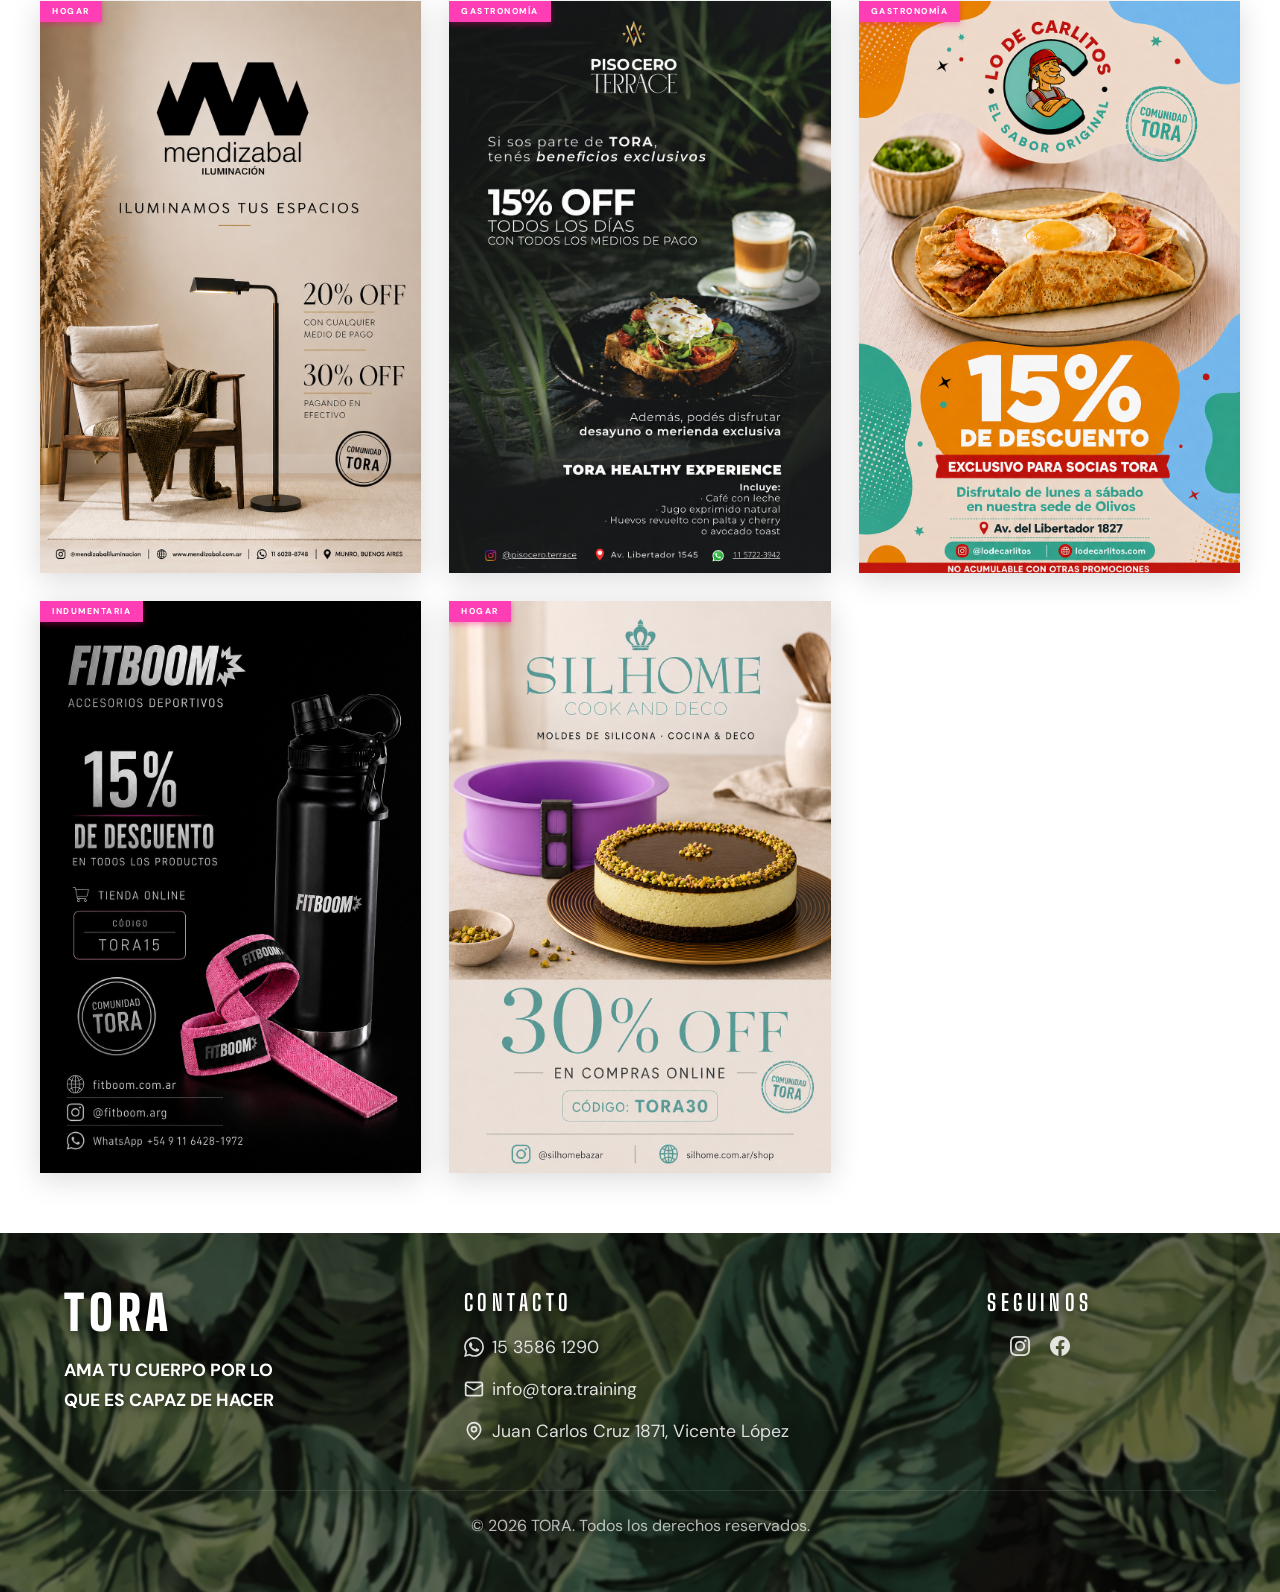
==== commit d89f900b: "fix: elimina flyer de Hybrid Race del catálogo de beneficios Co-Authored-By: Claude Sonnet 5 <norepl" ====
--- a/beneficios/index.html
+++ b/beneficios/index.html
@@ -90,12 +90,6 @@
         <article class="card" data-category="gastronomia">
           <span class="tora-badge">Gastronomía</span>
           <img src="/assets/terraza.png" alt="Terraza — Beneficio TORA" />
-        </article>
-
-        <!-- ── Card 9: Hybrid Race ───────────────────────── -->
-        <article class="card" data-category="eventos">
-          <span class="tora-badge">Eventos</span>
-          <img src="/assets/hybrid.png" alt="Hybrid Race — Beneficio TORA" />
         </article>
 
         <!-- ── Card 10: Lo de Carlitos ────────────────────── -->
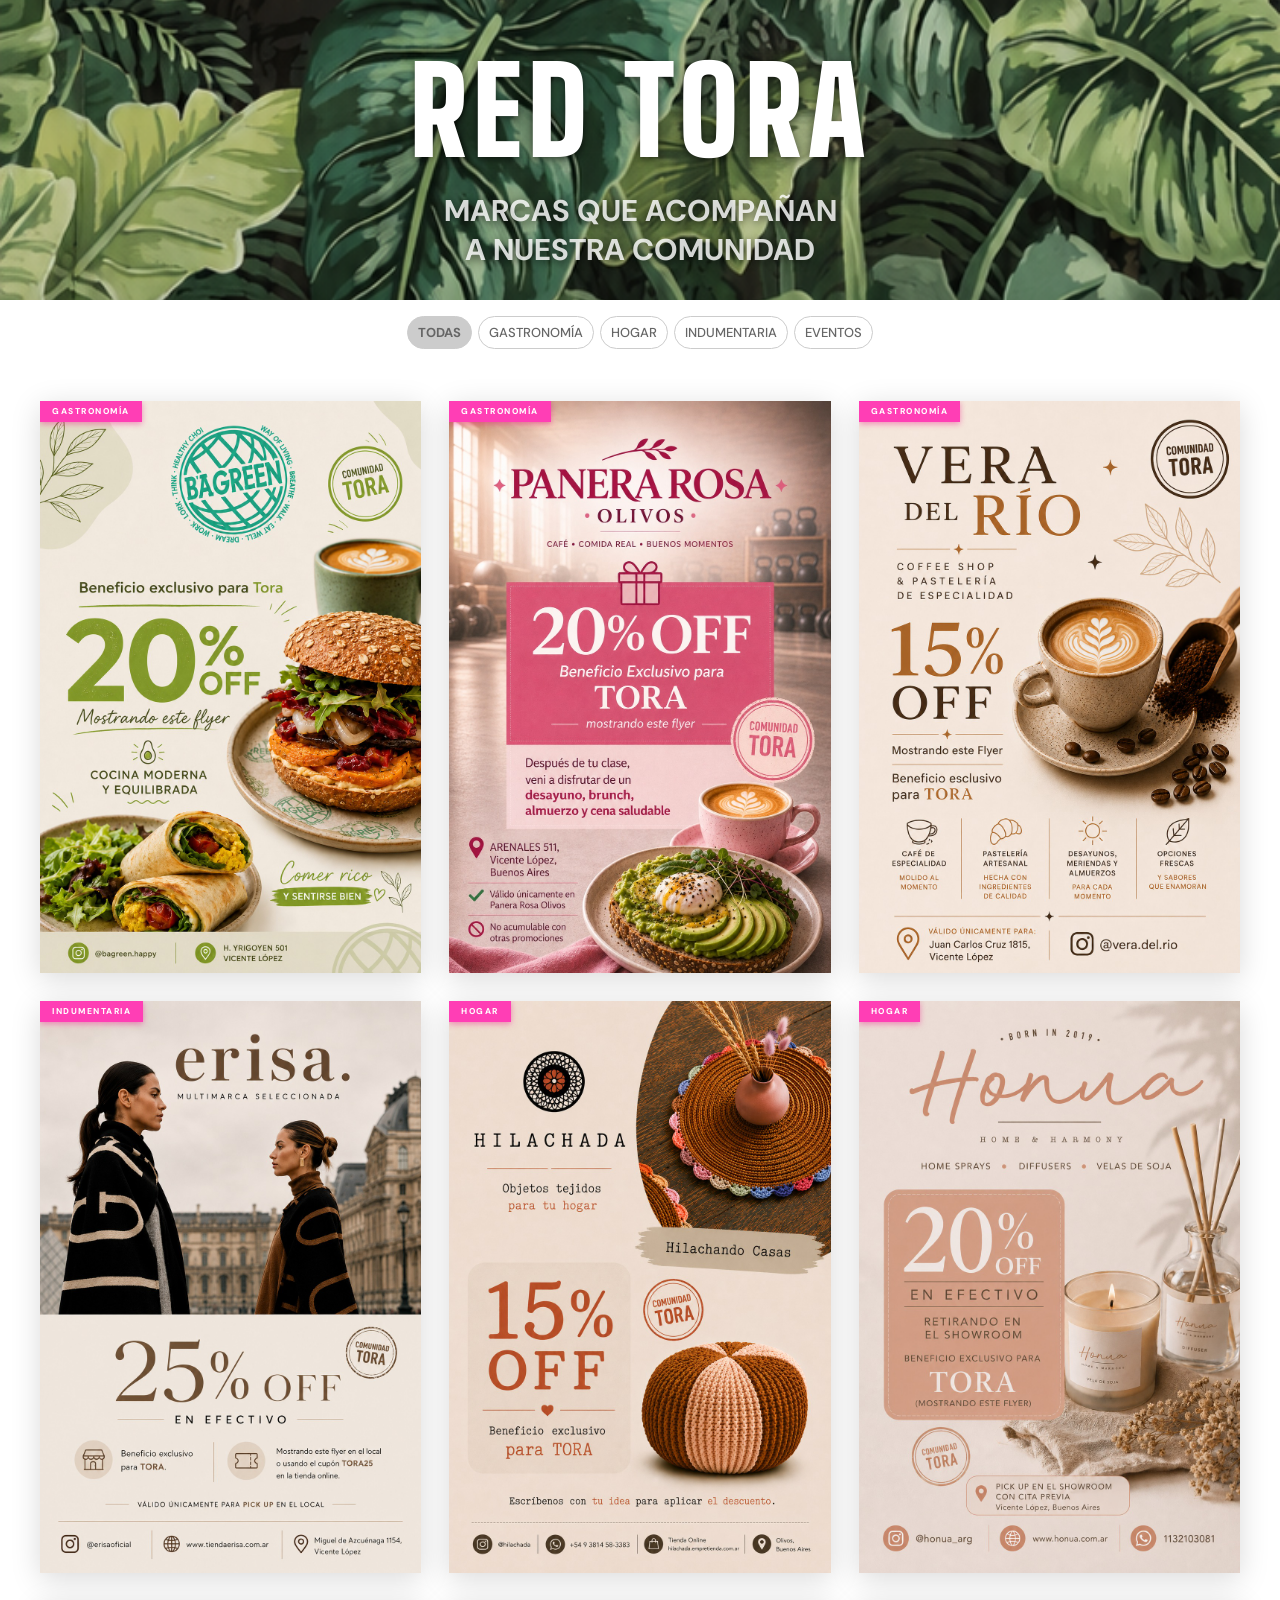
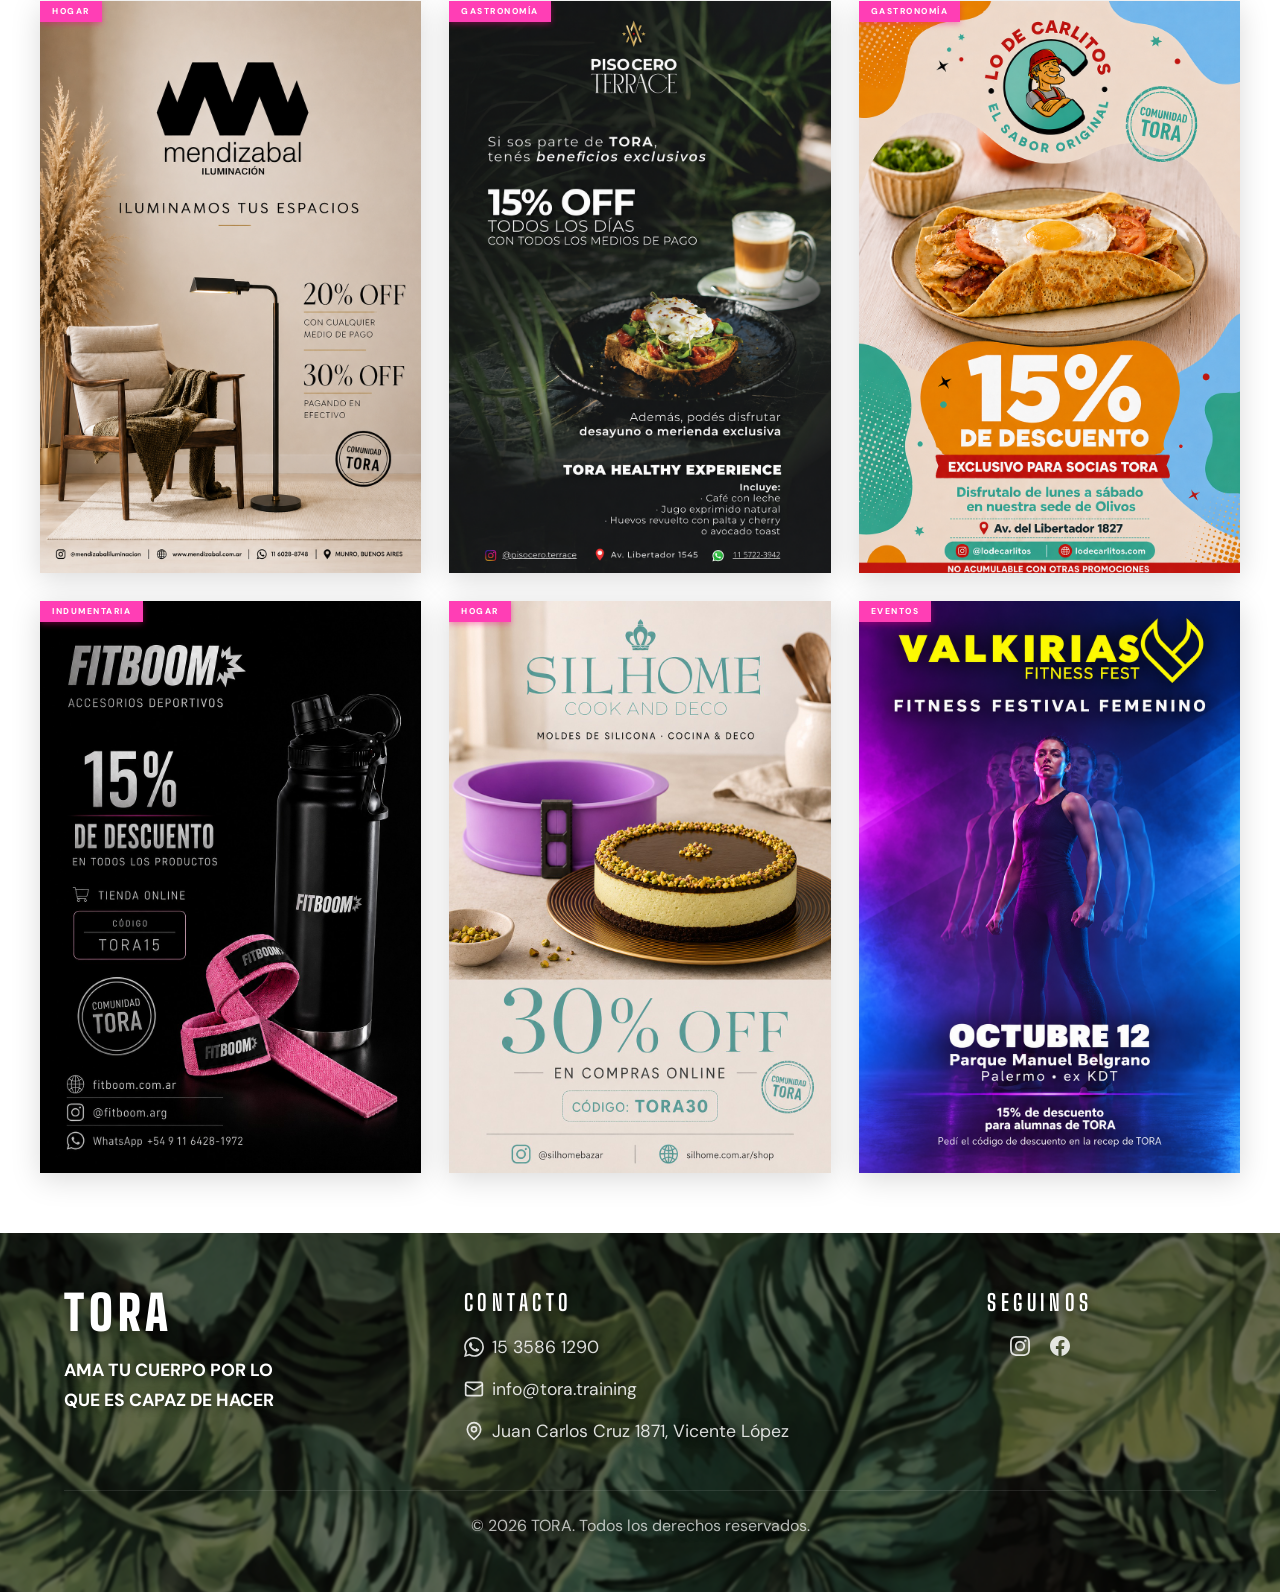
==== commit 6f83147b: "feat: agrega flyer de Valkirias Fitness Fest a la red de beneficios Co-Authored-By: Claude Opus 5.5 " ====
--- a/beneficios/index.html
+++ b/beneficios/index.html
@@ -111,6 +111,15 @@
         <article class="card" data-category="hogar">
           <span class="tora-badge">Hogar</span>
           <img src="/assets/silhome.jpeg" alt="Silhome — Beneficio TORA" />
+        </article>
+
+        <!-- ── Card 13: Valkirias ─────────────────────────── -->
+        <article class="card" data-category="eventos">
+          <span class="tora-badge">Eventos</span>
+          <img
+            src="/assets/valkirias.png"
+            alt="Valkirias Fitness Fest — Beneficio TORA"
+          />
         </article>
       </div>
     </section>
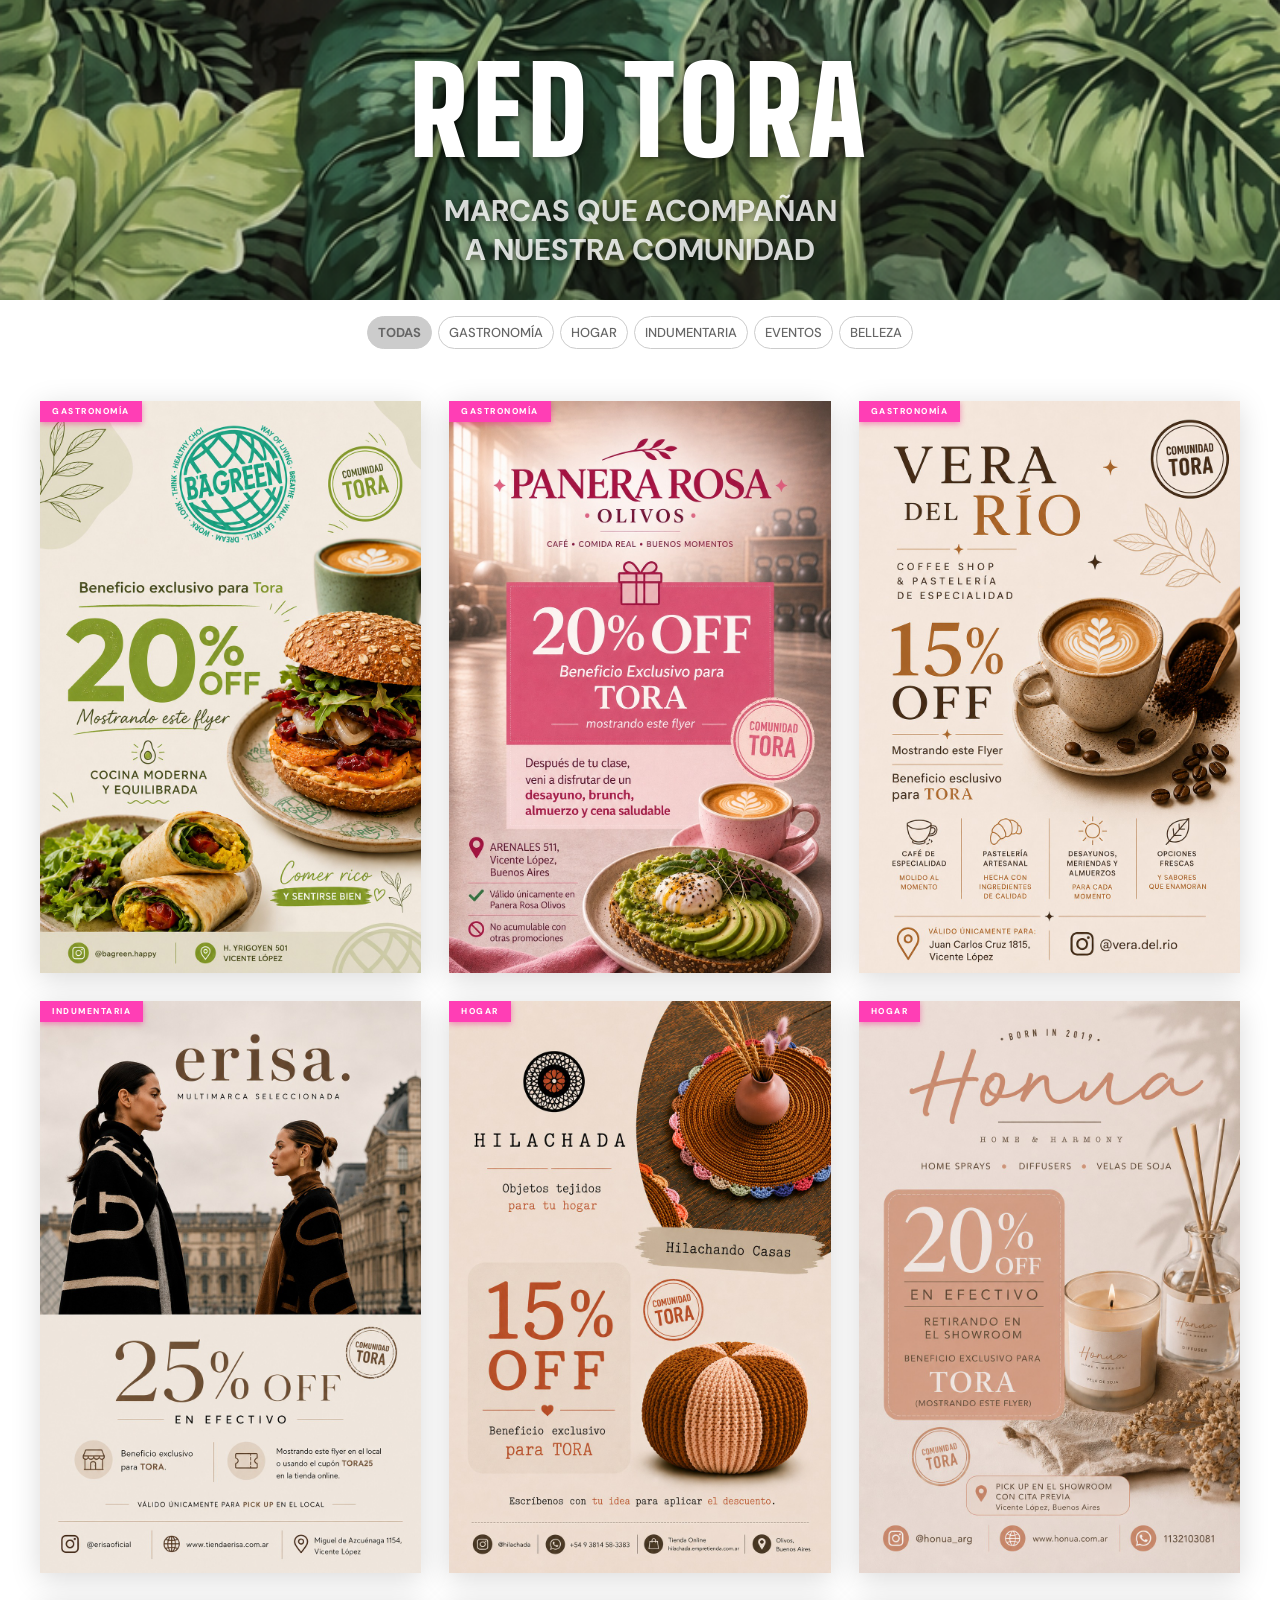
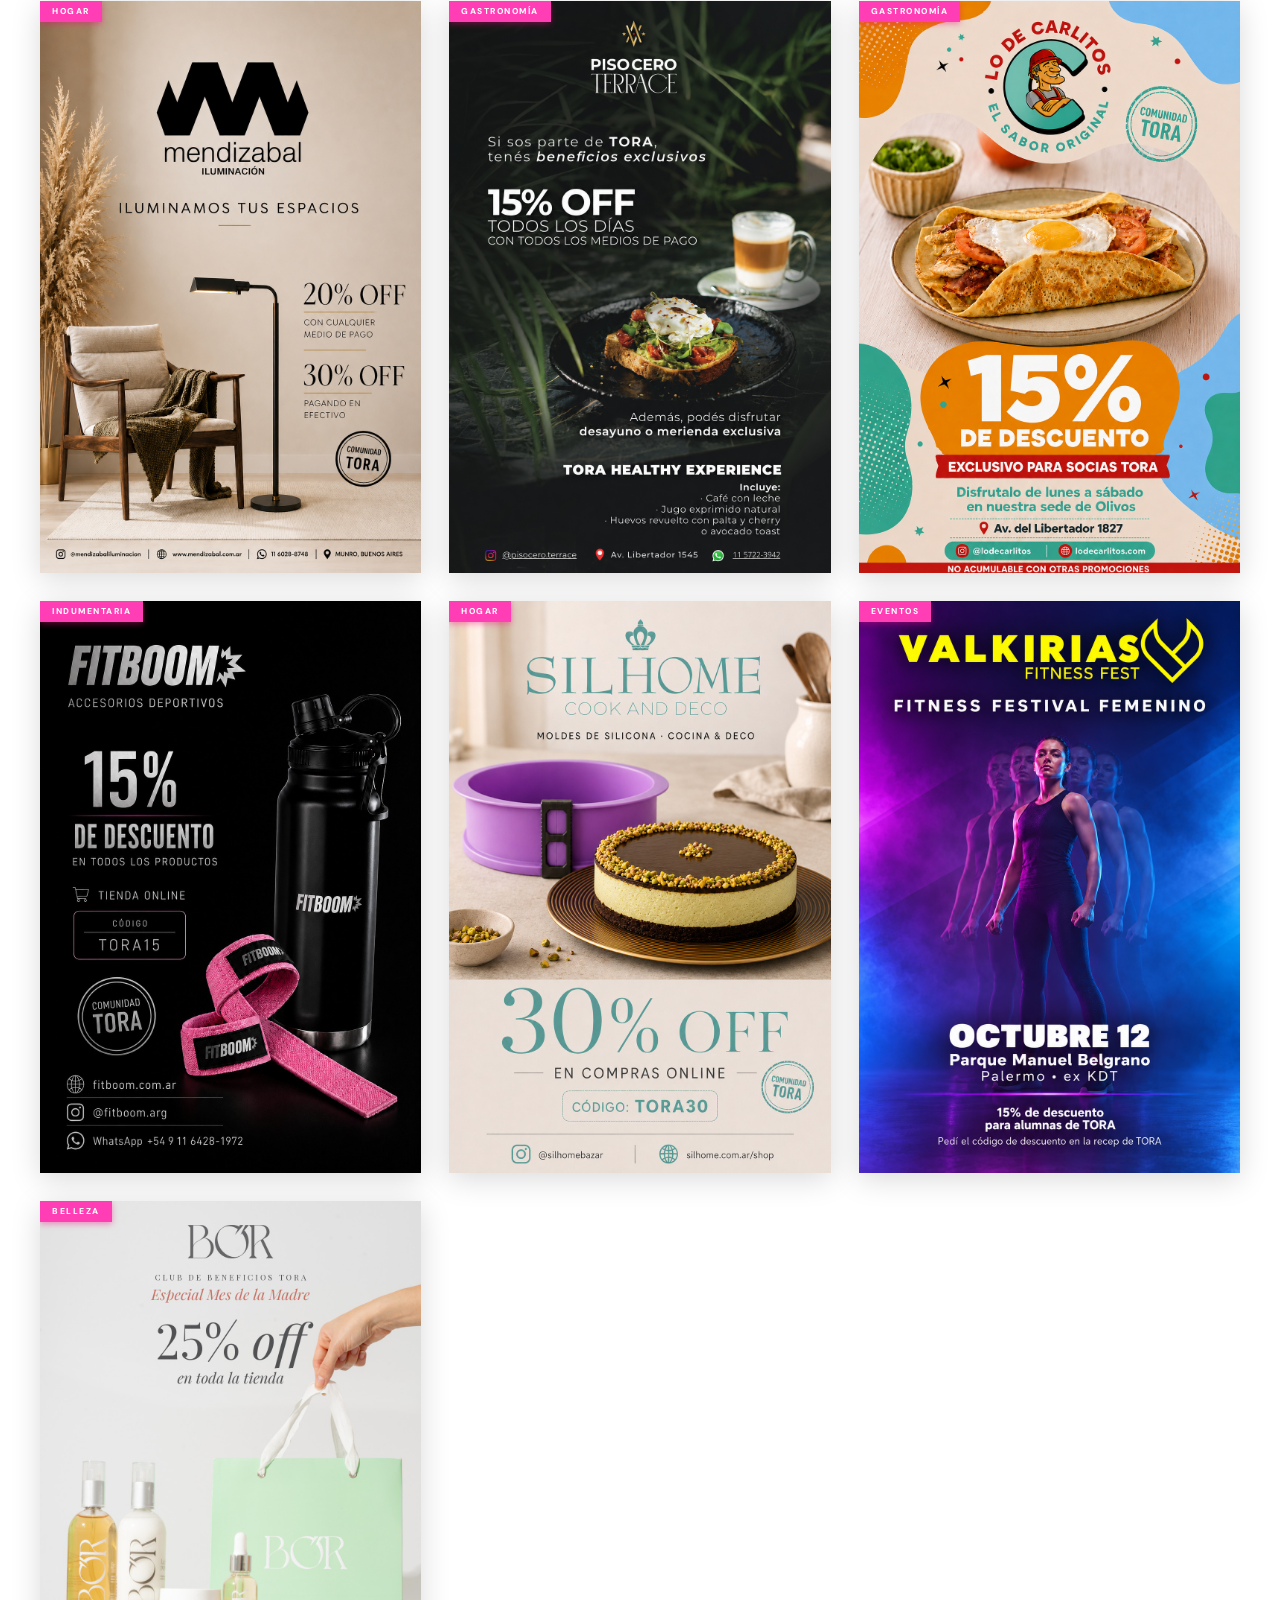
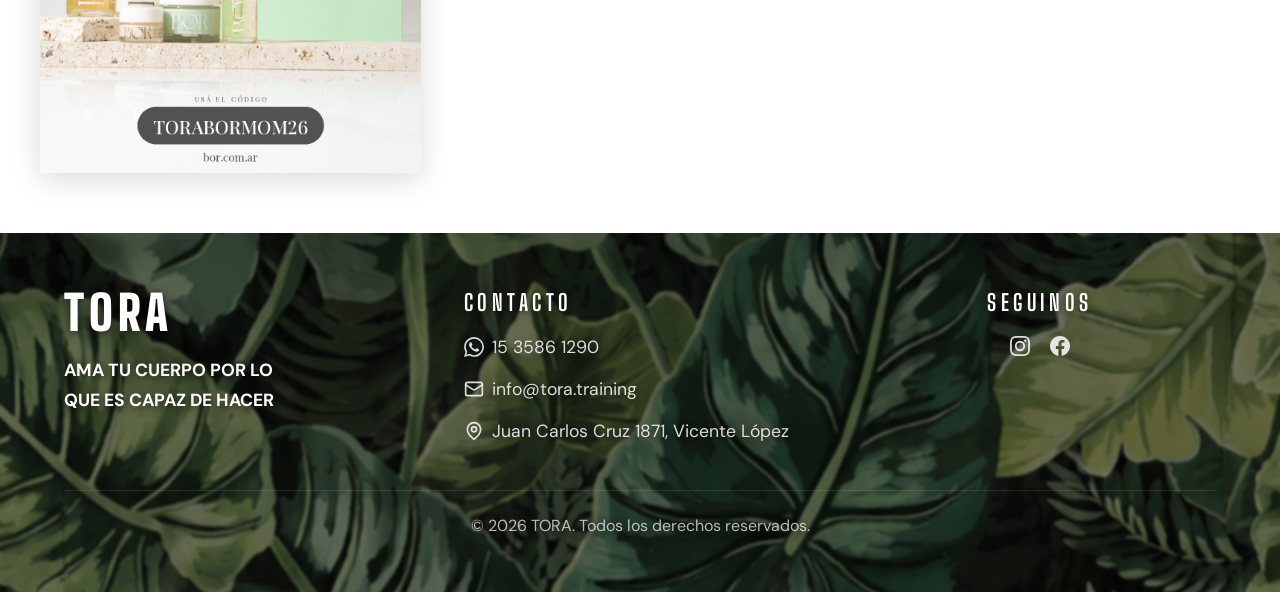
==== commit a31e96fc: "feat: agrega card de BOR y filtro de Belleza en beneficios Co-Authored-By: Claude Opus 5.5 <noreply@" ====
--- a/beneficios/index.html
+++ b/beneficios/index.html
@@ -30,6 +30,7 @@
         Indumentaria
       </button>
       <button class="filter-btn" data-filter="eventos">Eventos</button>
+      <button class="filter-btn" data-filter="belleza">Belleza</button>
     </nav>
 
     <!-- ══ BENEFITS GRID ══════════════════════════════════════ -->
@@ -120,6 +121,12 @@
             src="/assets/valkirias.png"
             alt="Valkirias Fitness Fest — Beneficio TORA"
           />
+        </article>
+
+        <!-- ── Card 14: BOR ───────────────────────────────── -->
+        <article class="card" data-category="belleza">
+          <span class="tora-badge">Belleza</span>
+          <img src="/assets/bor.jpg" alt="BOR — Beneficio TORA" />
         </article>
       </div>
     </section>
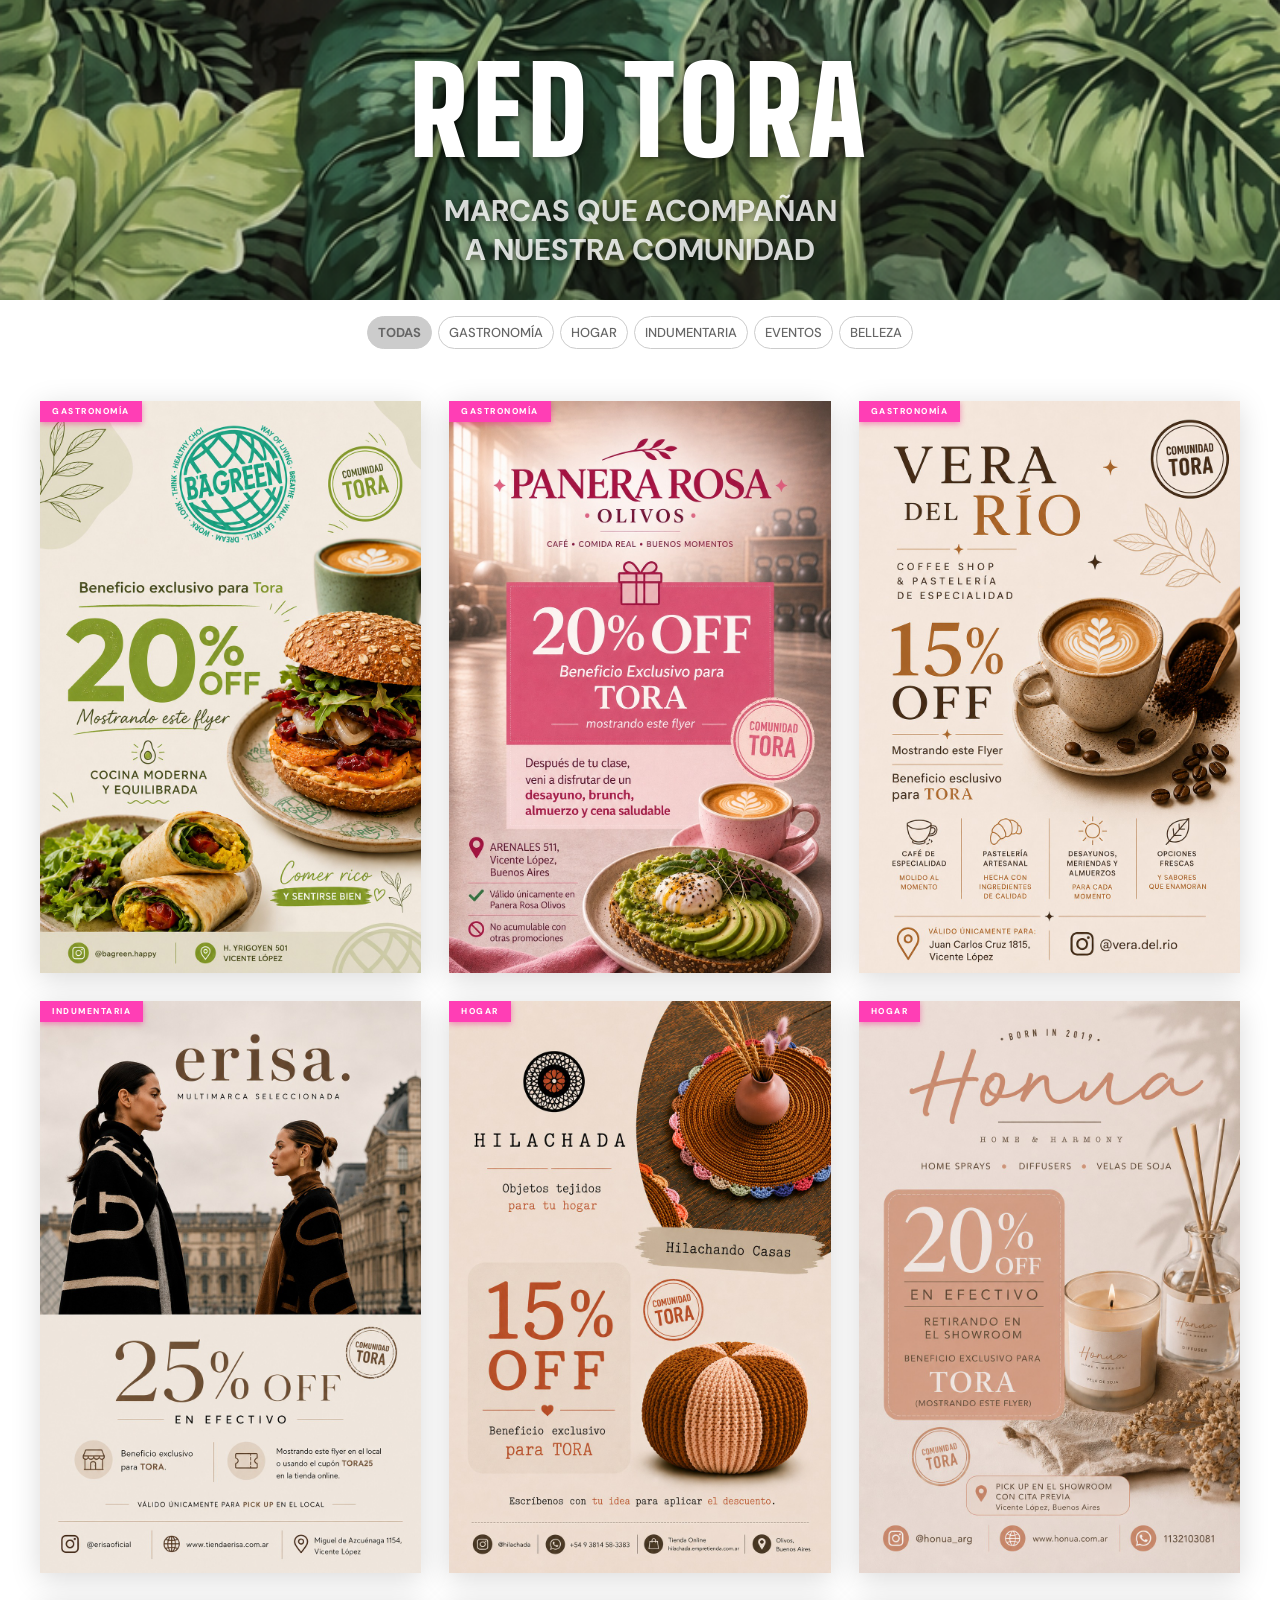
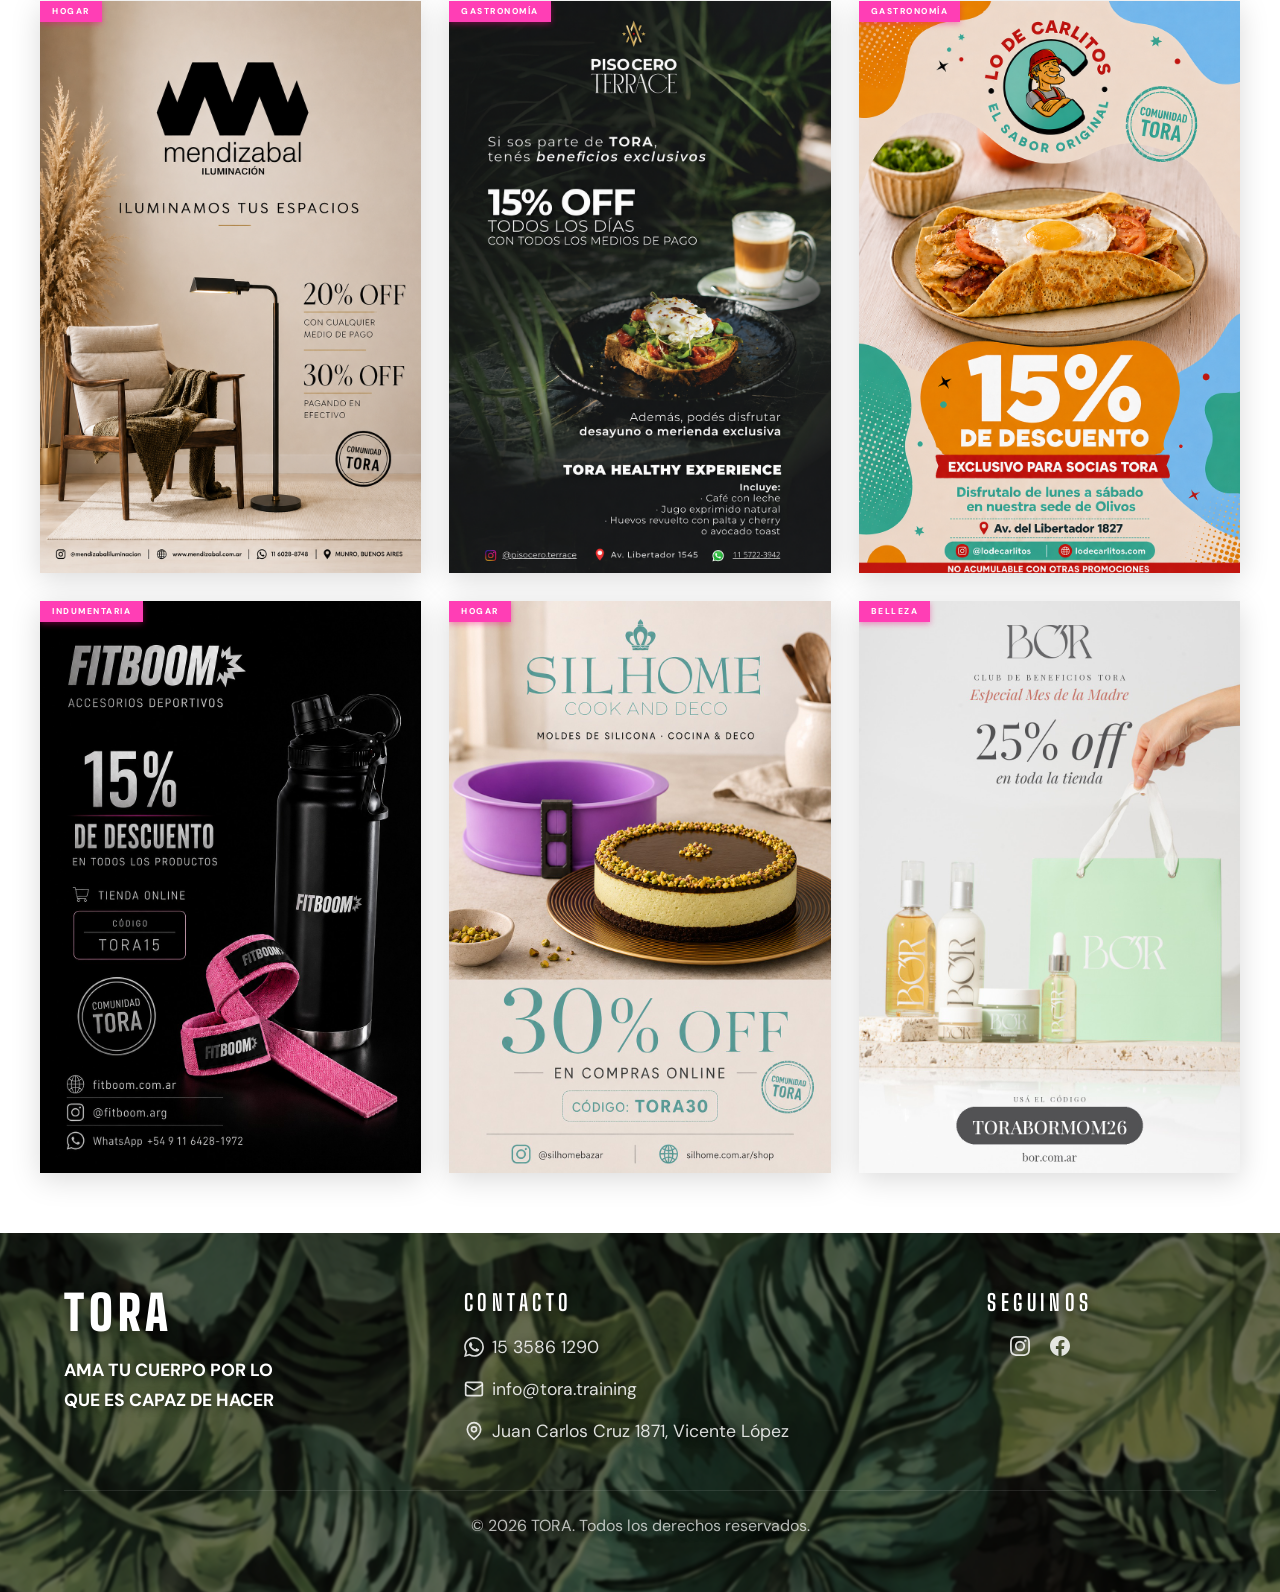
==== commit 46ed0de7: "fix: elimina flyer de Valkirias Fitness Fest del catálogo de beneficios Co-Authored-By: Claude Opus " ====
--- a/beneficios/index.html
+++ b/beneficios/index.html
@@ -112,15 +112,6 @@
         <article class="card" data-category="hogar">
           <span class="tora-badge">Hogar</span>
           <img src="/assets/silhome.jpeg" alt="Silhome — Beneficio TORA" />
-        </article>
-
-        <!-- ── Card 13: Valkirias ─────────────────────────── -->
-        <article class="card" data-category="eventos">
-          <span class="tora-badge">Eventos</span>
-          <img
-            src="/assets/valkirias.png"
-            alt="Valkirias Fitness Fest — Beneficio TORA"
-          />
         </article>
 
         <!-- ── Card 14: BOR ───────────────────────────────── -->
